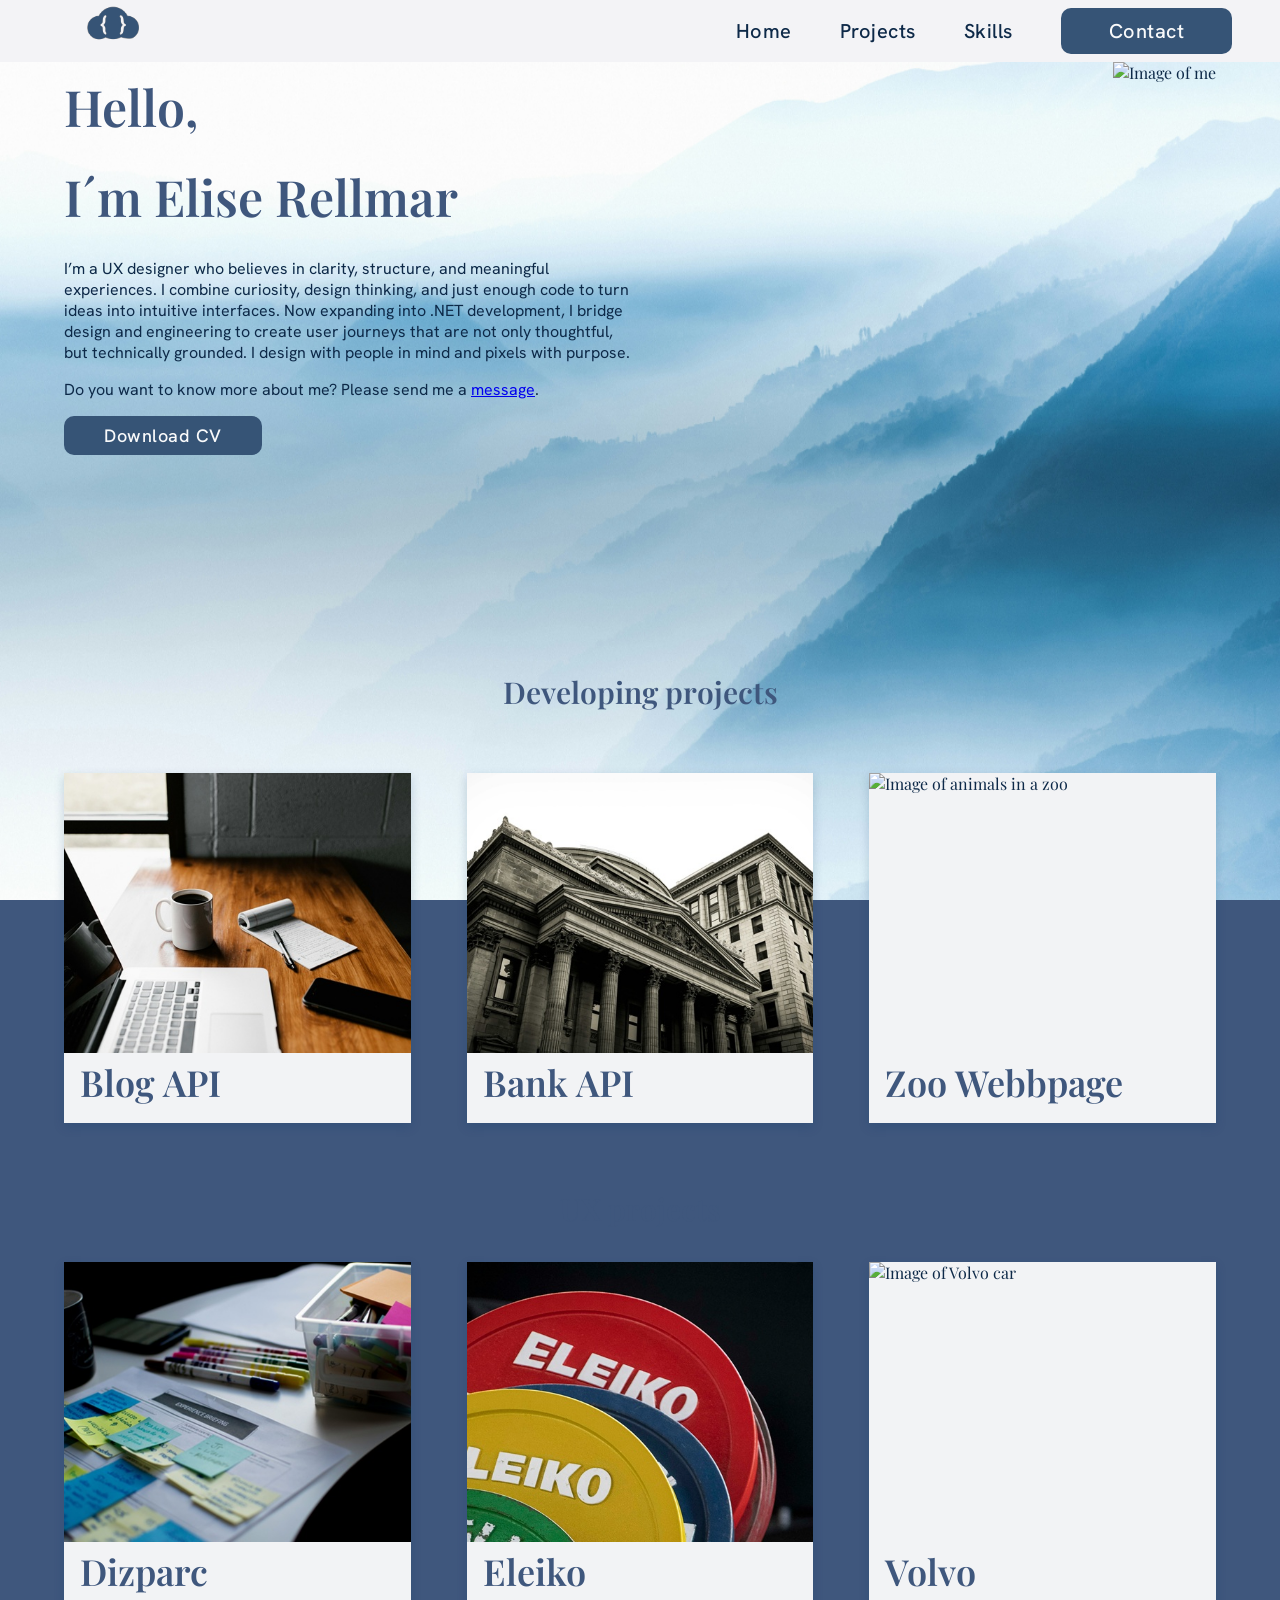
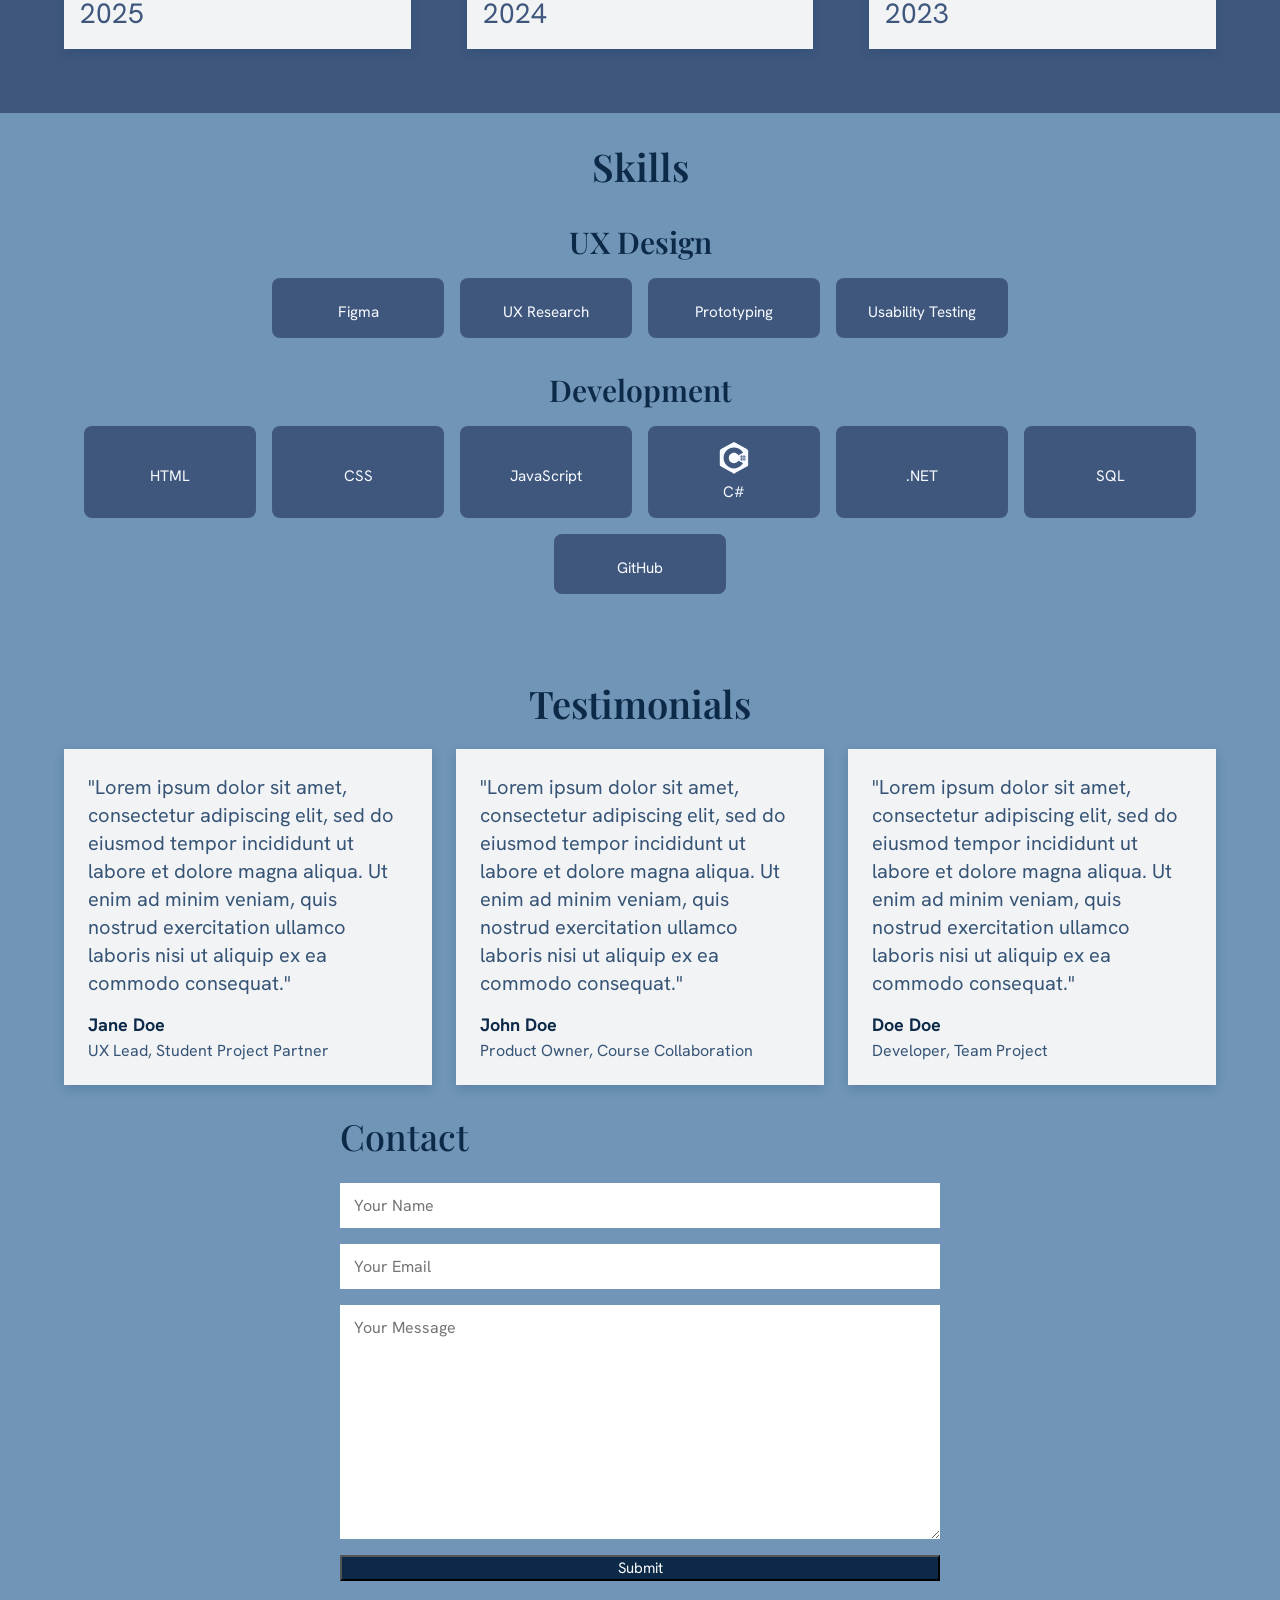
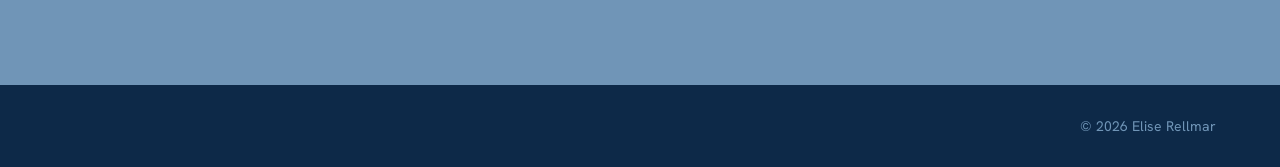
==== Index.html @ 393ec931 "Made the UX cards klickable and linked github and figma to the relevant cards." ====
<!DOCTYPE html>
<html lang="en">

<head>
    <meta charset="UTF-8">
    <meta name="viewport" content="width=device-width, initial-scale=1.0">
    <title>Elise Rellmar</title>
    <link rel="preconnect" href="https://fonts.googleapis.com">
    <link rel="preconnect" href="https://fonts.gstatic.com" crossorigin>
    <link
        href="https://fonts.googleapis.com/css2?family=Hanken+Grotesk:ital,wght@0,100..900;1,100..900&family=Playfair+Display:ital,wght@0,400..900;1,400..900&display=swap"
        rel="stylesheet">
    <link rel="stylesheet" href="Styles.css">
    <script src="https://kit.fontawesome.com/86780a3e15.js" crossorigin="anonymous"></script>
</head>

<body>
    <header class="navbar">
        <img src="/Images/Logo.svg" alt="Logo" id="Rellmar-Logo">
        <ul class="nav-links">
            <li><a href="#hero">Home</a></li>
            <li><a href="#developer-projects">Projects</a></li>
            <li><a href="#skills">Skills</a></li>
            <li><a class="contact-link" href="#contact-form">Contact</a></li>
        </ul>
    </header>
    <section class="Hero" id="hero">
        <div class="Big-Hello-Text">
            <h1>Hello,</h1>
            <h1>I´m Elise Rellmar </h1>
        </div>
        <p> I’m a UX designer who believes in clarity, structure, and meaningful experiences. I combine curiosity,
            design thinking, and just enough code to turn ideas into intuitive interfaces.
            Now expanding into .NET development, I bridge design and engineering to create user journeys that are not
            only thoughtful, but technically grounded.
            I design with people in mind and pixels with purpose. </p>
        <p> Do you want to know more about me? Please send me a <a href="#contact-form">message</a>. </p>
        <img src="/Images/Hero-Elise.png" alt="Image of me" class="Elise-Image">
        <div class="CV-download">
            <button> <a href="/CV.pdf" download="CV_EliseRellmar"> Download CV</a> </button>
        </div>
        <div class="Media-Buttons">
            <a class="icon-link" href="https://www.linkedin.com/in/elise-rellmar-0663a4257" target="_blank"
                aria-label="Visit Elise Rellmar's LinkedIn profile">
                <i class="fa-brands fa-linkedin" aria-hidden="true"></i>
            </a>
            <a class="icon-link" href="https://github.com/EliseRrell" target="_blank"
                aria-label="Visit Elise Rellmar's GitHub profile">
                <i class="fa-brands fa-github" aria-hidden="true"></i>
            </a>
        </div>
    </section>
    <main class="main" id="main">
        <section class="Developer-Projects" id="developer-projects">
            <h3> Developing projects</h3>
            <ul class="Developer-Projects-cards">
                <li>
                    <article class="Blog-API project-card" role="button" tabindex="0"
                        aria-label="Open project details for Blog API" data-project-title="Blog API"
                        data-project-description="An API for blog post managment. The project includes user management, roles, blog posts, categories, and comments, all structured with clean separation between entities and DTOs."
                        data-project-github="https://github.com/EliseRrell/Blog-API.git">
                        <img src="Images/Blog.jpg" alt="A desk setting with a laptop and a cup of coffee">
                        <h4>Blog API</h4>
                    </article>
                </li>
                <li>
                    <article class="Bank-App project-card" role="button" tabindex="0"
                        aria-label="Open project details for Bank-App" data-project-title="Bank-App"
                        data-project-description="A banking project focused on core account logic, transactions and secure handling of user operations."
                        data-project-github="https://github.com/EliseRrell/Bank-App">
                        <img src="Images/Bank.jpg" alt="Image of a bank">
                        <h4>Bank API</h4>
                    </article>
                </li>
                <li>
                    <article class="Zoo-Webbpage project-card" role="button" tabindex="0" 
                        aria-label="Open project details for Zoo Webbpage" data-project-title="Zoo Webbpage"
                        data-project-description="A responsive website concept for a zoo with clear navigation, visual storytelling and visitor information."
                        data-project-github="https://github.com/EliseRrell/Zoo-Webbpage.git">
                        <img src="Images/Zoo.jpg" alt="Image of animals in a zoo">
                        <h4>Zoo Webbpage</h4>
                    </article>
                </li>
            </ul>
        </section>
        <section class="UX-projects" id="ux-projects">
            <h3>UX projects</h3>
            <ul class="UX-projects-cards">
                <li>
                    <article class="Dizparc" role="button" tabindex="0"
                     aria-label="Open project details for Dizparc" data-project-title="Dizparc"
                     data-project-description="A project management tool designed to streamline workflows and provide task tracking for efficient project execution."
                      data-project-figma="https://www.figma.com/proto/cQQHrKC0asdkiizZtYLjov/Tendly-studios?node-id=36-2&t=sljWAvCNgI4YtiH6-1&scaling=min-zoom&content-scaling=fixed&page-id=0%3A1">
                        <img src="Images/Dizparc-Picture.jpg" alt="Project managment photo">
                        <h4>Dizparc</h4>
                        <p>2025 </p>
                    </article>
                </li>
                <li>
                    <article class="Eleiko" role="button" tabindex="0"
                     aria-label="Open project details for Eleiko" data-project-title="Eleiko"
                     data-project-description="Service design concept for Eleiko, a global leader in strength training equipment, focused on creating a circular solution for second hand products through a digital platform connecting users, gyms and Eleiko for sustainable equipment lifecycle management.">
                        <img src="Images/Eleiko.jpg" alt="Eleiko weights">
                        <h4>Eleiko</h4>
                        <p>2024</p>
                    </article>
                </li>
                <li>
                    <article class="Volvo" role="button" tabindex="0"
                     aria-label="Open project details for Volvo" data-project-title="Volvo"
                     data-project-description="A concept for a digital fleet platform for Volvo customers to sharing vehicles, with features for vehicle management, booking and usage tracking to optimize fleet utilization. The project enthezed on user research and jurney mapping."
                      data-project-figma="https://www.figma.com/proto/0HM8xSFq9PLTrP9bGhu7pt/L%C3%A5sApp?node-id=880-8477&starting-point-node-id=880%3A8477&t=EALSrk7ZWIsQUYd3-1">
                        <img src="Images/Picture-Volvo.jpg" alt="Image of Volvo car">
                        <h4>Volvo</h4>
                        <p>2023</p>
                    </article>
                </li>
            </ul>
        </section>
        <div class="Skills" id="skills">
            <div class="Skills-content">
                <h2>Skills</h2>
                
                <div class="skill-category">
                    <h3>UX Design</h3>
                    <ul class="skill-list">
                        <li class="skill-item">
                            <i class="fa-brands fa-square-figma"></i>
                            <span>Figma</span>
                        </li>
                        <li class="skill-item">
                            <i class="fa-solid fa-magnifying-glass"></i>
                            <span>UX Research</span>
                        </li>
                        <li class="skill-item">
                            <i class="fa-solid fa-pen"></i>
                            <span>Prototyping</span>
                        </li>
                        <li class="skill-item">
                            <i class="fa-solid fa-comments"></i>
                            <span>Usability Testing</span>
                        </li>
                    </ul>
                </div>
                
                <div class="skill-category">
                    <h3>Development</h3>
                    <ul class="skill-list">
                        <li class="skill-item">
                            <i class="fa-brands fa-html5"></i>
                            <span>HTML</span>
                        </li>
                        <li class="skill-item">
                            <i class="fa-brands fa-css3-alt"></i>
                            <span>CSS</span>
                        </li>
                        <li class="skill-item">
                            <i class="fa-brands fa-js"></i>
                            <span>JavaScript</span>
                        </li>
                        <li class="skill-item">
                            <img src="Images/C%23Logo.svg" alt="" aria-hidden="true">
                            <span>C#</span>
                        </li>
                        <li class="skill-item">
                            <i class="fa-solid fa-display"></i>
                            <span>.NET</span>
                        </li>
                        <li class="skill-item">
                            <i class="fa-solid fa-database"></i>
                            <span>SQL</span>
                        </li>
                        <li class="skill-item">
                            <i class="fa-brands fa-github"></i>
                            <span>GitHub</span>
                        </li>
                    </ul>
                </div>
            </div>
        </div>
        <section class="Testimonials" id="testimonials" aria-label="Testimonials">
            <div class="Testimonials-content">
                <h2>Testimonials</h2>
                <ul class="Testimonials-cards">
                    <li>
                        <article>
                            <p class="text">"Lorem ipsum dolor sit amet, consectetur adipiscing elit, sed do eiusmod
                                tempor incididunt ut labore et dolore magna aliqua.
                                Ut enim ad minim veniam, quis nostrud exercitation ullamco laboris nisi ut aliquip ex ea
                                commodo consequat."</p>
                            <p class="person">Jane Doe</p>
                            <p class="role">UX Lead, Student Project Partner</p>
                        </article>
                    </li>
                    <li>
                        <article>
                            <p class="text">"Lorem ipsum dolor sit amet, consectetur adipiscing elit, sed do eiusmod
                                tempor incididunt ut labore et dolore magna aliqua.
                                Ut enim ad minim veniam, quis nostrud exercitation ullamco laboris nisi ut aliquip ex ea
                                commodo consequat."</p>
                            <p class="person">John Doe</p>
                            <p class="role">Product Owner, Course Collaboration</p>
                        </article>
                    </li>
                    <li>
                        <article>
                            <p class="text">"Lorem ipsum dolor sit amet, consectetur adipiscing elit, sed do eiusmod
                                tempor incididunt ut labore et dolore magna aliqua.
                                Ut enim ad minim veniam, quis nostrud exercitation ullamco laboris nisi ut aliquip ex ea
                                commodo consequat."</p>
                            <p class="person">Doe Doe</p>
                            <p class="role">Developer, Team Project</p>
                        </article>
                    </li>
                </ul>
            </div>
        </section>
        <section class="Contact-Form" id="contact-form">
            <div class="Contact-Form-content">
                <p> Contact</p>
                <form id="contact-form-fields" action="https://formsubmit.co/elise.rellmar@gmail.com" method="POST" target="confirmationWindow" novalidate>
                    <input type="hidden" id="next-url" name="_next" value="">
                    <input type="text" id="name-of-contact" name="name" placeholder="Your Name" required
                        aria-describedby="name-error">
                    <p class="form-error" id="name-error" aria-live="polite"></p>

                    <input type="email" id="contact-email" name="email" placeholder="Your Email" required
                        aria-describedby="email-error">
                    <p class="form-error" id="email-error" aria-live="polite"></p>

                    <textarea name="message" id="message" cols="30" rows="10" placeholder="Your Message" required
                        minlength="10" aria-describedby="message-error"></textarea>
                    <p class="form-error" id="message-error" aria-live="polite"></p>

                    <button type="submit">Submit</button>
                    <p class="form-status" id="form-status" aria-live="polite"></p>
                </form>
            </div>
        </section>
    </main>
    <footer class="footer">
        <div class="footer-content">
            <div id="Ängelholm-Weather"></div>
            <div class="footer-links">
                <a href="https://www.linkedin.com/in/elise-rellmar-0663a4257" target="_blank" aria-label="LinkedIn">
                    <i class="fa-brands fa-linkedin" aria-hidden="true"></i>
                </a>
                <a href="https://github.com/EliseRrell" target="_blank" aria-label="GitHub">
                    <i class="fa-brands fa-github" aria-hidden="true"></i>
                </a>
            </div>
            <p class="footer-copy">&copy; 2026 Elise Rellmar</p>
        </div>
    </footer>
    <div class="project-pop-up" id="project-card" aria-hidden="true">
        <div class="project-card__overlay" data-close-card="true"></div>
        <div class="project-card__dialog" role="dialog" aria-modal="true" aria-labelledby="project-card-title">
            <button class="project-card__close" id="project-card-close" aria-label="Close project details">x</button>
            <h4 id="project-card-title"></h4>
            <p id="project-card-description"></p>
            <a id="project-card-github" class="project-card__github" href="#" target="_blank"
                rel="noopener noreferrer">View on GitHub</a>
        </div>
    </div>

    <script src="Index.js" defer></script>
</body>

</html>
---- Styles.css ----
.navbar {
    position: sticky;
    top: 0;
    z-index: 1000;
    width: 100%;
    background-color: #f3f3f6;
    padding: 8px 48px;
    box-sizing: border-box;
    overflow: hidden;
}

#Rellmar-Logo {
    height: 130px;
    width: auto;
    position: absolute;
    left: 48px;
    top: 55%;
    transform: translateY(-50%);
}

.nav-links {
    list-style: none;
    margin: 0;
    padding: 0;
    float: right;
}

.nav-links li {
    display: inline-block;
    margin-left: 44px;
    vertical-align: middle;
}

.nav-links a {
    text-decoration: none;
    color: #0D2948;
    font-family: 'Hanken Grotesk', sans-serif;
    font-size: 20px;
    font-weight: 500;
    letter-spacing: 0.5px;
}

.nav-links .contact-link {
    color: #F9FAFB;
    background-color: #365476;
    padding: 10px 48px;
    border-radius: 10px;
    letter-spacing: 0.5px;
    display: inline-block;
    transition: background-color 0.2s ease, box-shadow 0.2s ease;
}

.nav-links .contact-link:hover {
    background-color: #2d4968;
    box-shadow: 0 0 0 3px rgba(13, 41, 72, 0.15);
}

.Big-Hello-Text h1 {
    margin: 0;
    line-height: 1.8;
    display: flex;
    flex-direction: column;
    align-items: flex-start;
    font-size: 50px;


}

.Hero {
    max-width: 1280px;
    margin: 0 auto 48px;
    padding: 0 64px;
    box-sizing: border-box;
    text-decoration: none;
    position: relative;
    min-height: 560px;

}

.Elise-Image {
    position: absolute;
    top: 0;
    right: 64px;
    width: auto;
    height: clamp(320px, 34vw, 430px);
    margin: 0;
    display: block;
}

.Big-Hello-Text,
.Hero p,
.Contact,
.Media-Buttons {
    max-width: 50%;
}

body {
    margin: 0;
    padding: 0;
    font-family: 'Playfair Display', serif;
    color: #0D2948;
    background-color: #3f577d;
    background-image: url('Images/Bg-Picture.png');
    background-repeat: no-repeat;
    background-position: top center;
    background-size: 100% 900px;
}

.Contact {
    margin-top: 20px;
}

.CV-download button {
    background-color: #365476;
    border: none;
    border-radius: 10px;
    color: #F9FAFB;
    font-family: 'Hanken Grotesk', sans-serif;
    padding: 0;
    transition: background-color 0.2s ease, box-shadow 0.2s ease;
}

.CV-download button:hover {
    background-color: #2d4968;
    box-shadow: 0 0 0 3px rgba(13, 41, 72, 0.15);
}

.CV-download button a {
    color: #F9FAFB;
    display: inline-block;
    font-family: 'Hanken Grotesk', sans-serif;
    font-size: 18px;
    font-weight: 500;
    letter-spacing: 0.5px;
    padding: 8px 40px;
    text-decoration: none;
}

.Media-Buttons {
    display: flex;
    align-items: center;
    gap: 16px;
    margin-top: 15px;

}

.Media-Buttons a {
    color: #0D2948;
    text-decoration: none;
    font-size: 40px;
}

.Media-Buttons .icon-link:hover {
    color: #365476;

}

h1,h2,h3,h4,h5,h6 {
    font-family: 'Playfair Display', serif;
    color: #3f577d;
    font-weight: 600;
}

p {
    font-family: 'Hanken Grotesk', sans-serif;
}

.Developer-Projects h3,
.UX-projects h3 {
    font-size: 30px;
    line-height: 1.5;
    margin: 0 0 10px;
}

.UX-projects {
    max-width: 1280px;
    margin: 64px auto 0;
    padding: 0 64px;
    box-sizing: border-box;
    display: flex;
    flex-direction: column;
    align-items: center;
}

.UX-projects-cards {
    list-style: none;
    margin: 20px auto 0;
    padding: 0;
    display: grid;
    width: 100%;
    grid-template-columns: repeat(3, minmax(0, 1fr));
    gap: 56px;
}

.UX-projects-cards li {
    margin: 0;
    padding: 0;
}

.UX-projects-cards article {
    width: 100%;
    background-color: #f2f3f5;
    border-radius: 0;
    overflow: hidden;
    box-shadow: 0 4px 10px rgba(9, 55, 107, 0.2);
    cursor: pointer;
}

.UX-projects-cards img {
    display: block;
    width: 100%;
    height: 280px;
    object-fit: cover;
}

.UX-projects-cards h4 {
    margin: 0;
    padding: 10px 16px 0;
    font-size: 36px;
    line-height: 1.1;
    font-weight: 600;
    color: #3f577d;
}

.UX-projects-cards p {
    margin: 0;
    padding: 8px 16px 20px;
    font-size: 28px;
    line-height: 1.05;
    color: #3f577d;
    font-weight: 400;
}

.Developer-Projects {
    max-width: 1280px;
    margin: 0 auto;
    padding: 0 64px;
    box-sizing: border-box;
    display: flex;
    flex-direction: column;
    align-items: center;
}

.Developer-Projects-cards {
    list-style: none;
    margin: 48px auto 0;
    padding: 0;
    display: grid;
    width: 100%;
    grid-template-columns: repeat(3, minmax(0, 1fr));
    gap: 56px;
}

.Developer-Projects-cards li {
    margin: 0;
    padding: 0;
}

.Developer-Projects-cards article {
    width: 100%;
    background-color: #f2f3f5;
    border-radius: 0;
    overflow: hidden;
    box-shadow: 0 4px 10px rgba(9, 55, 107, 0.2);
    display: flex;
    flex-direction: column;
    height: 100%;
    cursor: pointer;
}

body.card-open{
    overflow:hidden;
}
.project-pop-up{
    position:fixed;
    inset:0;
    display: none;
    z-index: 2000;
}

.project-pop-up[aria-hidden="false"]{
    display: block;
}

.project-card__overlay{
    position:absolute;
    inset:0;
    background-color: rgba(13, 41, 72, 0.55);
}

.project-card__dialog{
    position:relative;
    width: min(620px, calc(100% - 32px));
    margin:10vh auto 0;
    background-color: #f2f3f5;
    padding: 24px;
    box-shadow:0 14px 30px rgba(9, 55, 107, 0.3);
    box-sizing: border-box;
}
.project-card__close {
    position: absolute;
    top: 10px;
    right: 12px;
    border: none;
    background: transparent;
    color: #365476;
    font-size: 26px;
    line-height: 1;
    cursor: pointer;
}
.project-pop-up h4 {
    margin: 0 0 12px;
    font-size: 36px;
    color: #0D2948;
}
.project-pop-up p {
    margin: 0;
    font-size: 19px;
    line-height: 1.5;
    color: #27486a;
}

.project-card__github {
    display: inline-block;
    margin-top: 22px;
    text-decoration: none;
    background-color: #365476;
    color: #f8fbff;
    font-family: 'Hanken Grotesk', sans-serif;
    font-size: 16px;
    font-weight: 600;
    padding: 10px 18px;
    transition: background-color 0.2s ease;
}

.project-card__github:hover {
    background-color: #2d4968;
}

.Developer-Projects-cards img {
    display: block;
    width: 100%;
    height: 280px;
    object-fit: cover;
}

.Developer-Projects-cards h4 {
    margin: 0;
    padding: 10px 16px 20px;
    font-size: 36px;
    line-height: 1.1;
    font-weight: 600;
    color: #3f577d;
}

.Developer-Projects-cards p {
    margin: 0;
    padding: 8px 16px 20px;
    font-size: 28px;
    line-height: 1.05;
    color: #3f577d;
    font-weight: 400;
}
.Skills {
    width: 100%;
    margin: 64px 0 0;
    background-color: #7095B7;
}

.Skills-content {
    max-width: 1280px;
    margin: 0 auto;
    padding: 28px 64px;
    box-sizing: border-box;
}

.Skills h2 {
    font-size: 38px;
    margin: 0 0 20px;
    color: #0D2948;
    font-family: 'Playfair Display', serif;
    font-weight: 600;
    text-align: center;
}

.Skills p {
    margin: 0 0 14px;
    color: #F8FBFF;
}

.skill-category {
    margin-bottom: 2rem;
}

.skill-category h3 {
    margin-bottom: 1rem;
    font-size: 30px;
    font-weight: 600;
    color: #0D2948;
    text-align: center;
}

.skill-list {
    display: flex;
    flex-wrap: wrap;
    justify-content: center;
    gap: 1rem;
    list-style: none;
    padding: 0;
    margin: 0;
}

.skill-item {
    display: flex;
    flex-direction: column;
    align-items: center;
    justify-content: center;
    flex: 0 1 140px;
    padding: 1rem;
    background: #3f577d;
    border-radius: 8px;
    font-size: 0.95rem;
    color: #F8FBFF;
}


.skill-item i {
    font-size: 2rem;
    margin-bottom: 0.5rem;
    color: #F8FBFF;
}

.skill-item img {
    width: 2rem;
    height: 2rem;
    display: block;
    margin-bottom: 0.5rem;
    object-fit: contain;
}

.skill-item span {
    text-align: center;
    font-family: 'Hanken Grotesk', sans-serif;
}

.Testimonials {
    width: 100%;
    margin: 0;
    background-color: #7095B7;
}

.Testimonials-content {
    max-width: 1280px;
    margin: 0 auto;
    padding: 24px 64px 24px;
    box-sizing: border-box;
}

.Testimonials h2 {
    margin: 0 0 20px;
    font-size: 38px;
    color: #0D2948;
    text-align: center;
    
}

.Testimonials-cards {
    list-style: none;
    margin: 0;
    padding: 0;
    display: grid;
    grid-template-columns: repeat(3, minmax(0, 1fr));
    gap: 24px;
}

.Testimonials-cards article {
    background-color: #f2f3f5;
    padding: 24px;
    box-shadow: 0 4px 10px rgba(9, 55, 107, 0.2);
    height: 100%;
    box-sizing: border-box;
}

.Testimonials .text {
    margin: 0 0 16px;
    font-size: 20px;
    line-height: 1.4;
}

.Testimonials .person {
    margin: 0;
    font-size: 18px;
    font-weight: 700;
}

.Testimonials .role {
    margin: 4px 0 0;
    font-size: 16px;
}

.Testimonials .text,
.Testimonials .role {
    color: #365476;
}

.Testimonials .person {
    color: #0D2948;
}

@media (max-width: 960px) {
    .Testimonials-cards {
        grid-template-columns: 1fr;
    }
}


.Contact-Form {
    width: 100%;
    margin: 0;
    background-color: #7095B7;
}

.Contact-Form-content {
    max-width: 1280px;
    margin: 0 auto;
    padding: 0 64px 64px;
    box-sizing: border-box;
}

.Contact-Form p {
    font-size: 36px;
    line-height: 1.5;
    margin: 0 auto 20px;
    color: #0D2948;
    font-family: 'Playfair Display', serif;
    font-weight: 500;
    width: 100%;
    max-width: 600px;
    text-align: left;
    
}

.Contact-Form form {
    display: flex;
    flex-direction: column;
    gap: 16px;
    width: 100%;
    max-width: 600px;
    margin: 0 auto;

}

.Contact-Form input,
.Contact-Form textarea {
    width: 100%;
    padding: 12px 14px;
    border: none;
    box-sizing: border-box;
    font-family: 'Hanken Grotesk', sans-serif;
    font-size: 16px;
}

.Contact-Form input:focus,
.Contact-Form textarea:focus {
    outline: none;
    border-color: #365476;
}

.Contact-Form .input-error {
    border: 2px solid rgb(176, 21, 21);
}

.Contact-Form .form-error {
    display: none;
    margin: -8px 0 0;
    width:100%;
    min-height: 0;
    color: rgb(176, 21, 21);
    background-color:#f2f3f5;
    border-left: 4px solid rgb(176, 21, 21);
    padding:6px 10px;
    box-sizing: border-box;
    font-size: 16px;
    font-weight:600;
    line-height:1.30;
}

.Contact-Form .form-error:not(:empty) {
    display: block;
}

.Contact-Form .form-status {
    margin: 2px 0 0;
    min-height: 22px;
    color: #0D2948;
    font-size: 15px;
    font-weight: 600;
}

.Contact-Form .form-status--success {
    color: green;
}

.Contact-Form button {
    background-color: #0D2948;
    text-align: center;
    color: #F9FAFB;
    font-size: 15px;
    font-family: 'Hanken Grotesk', sans-serif;
}

.Contact-Form button:hover {
    background-color: #365476;
    box-shadow: 0 0 0 3px rgba(13, 41, 72, 0.15);
}

@media (max-width: 700px) {
    .project-card__dialog {
        margin-top: 14vh;
        padding: 22px;
    }

    .project-pop-up h4 {
        font-size: 30px;
    }

    .project-pop-up p {
        font-size: 17px;
    }
}

@media (max-width: 960px) {
    .navbar {
        padding: 12px 20px;
        display: flex;
        flex-direction: column;
        align-items: flex-start;
        gap: 10px;
        overflow: visible;
    }
    #Rellmar-Logo {
        display: none;
    }

    .nav-links {
        float: none;
        width: 100%;
        display: flex;
        flex-wrap: wrap;
        gap: 8px 10px;
        justify-content: flex-start;
    }

    .nav-links li {
        display: block;
        margin-left: 0;
    }

    .nav-links a {
        font-size: 14px;
        letter-spacing: 0.2px;
    }

    .nav-links .contact-link {
        color: #0D2948;
        background-color: transparent;
        padding: 0;
        border-radius: 0;
        box-shadow: none;
    }
     body {
        background-size: cover;
        background-position: top center;
    }

    .Hero {
        padding: 0 24px;
        min-height: auto;
    }

    .Big-Hello-Text {
        margin-top: 10px;
        margin-bottom: 8px;
        padding-left: 10px;
        border-left: 3px solid rgba(54, 84, 118, 0.7);
    }

    .Big-Hello-Text h1 {
        font-size: clamp(36px, 10vw, 46px);
        line-height: 1.15;
        letter-spacing: 0.2px;
    }

    .Big-Hello-Text h1 + h1 {
        margin-top: 2px;
        color: #2b496a;
    }

    .Big-Hello-Text,
    .Hero p,
    .Contact,
    .Media-Buttons {
        max-width: 100%;
    }

    .Elise-Image {
        position: static;
        display: block;
        width: min(320px, 100%);
        height: auto;
        margin: 8px 0 0;
    }

    .Developer-Projects,
    .UX-projects {
        padding: 0 24px;
    }
.Developer-Projects-cards,
    .UX-projects-cards,
    .Testimonials-cards {
        grid-template-columns: 1fr;
        gap: 24px;
    }

    .Developer-Projects-cards li,
    .UX-projects-cards li,
    .Testimonials-cards li {
        max-width: 420px;
        width: 100%;
        margin: 0 auto;
    }

    .Developer-Projects-cards img,
    .UX-projects-cards img {
        height: 220px;
    }

    .Developer-Projects-cards h4,
    .UX-projects-cards h4 {
        font-size: 26px;
    }

    .UX-projects-cards p {
        font-size: 20px;
    }
    .Testimonials-cards article {
        padding: 18px;
    }

    .Testimonials .text {
        font-size: 18px;
    }

    .Contact-Form-content {
        padding: 0 24px 40px;
    }

    .Contact-Form form {
        background-color: #f2f3f5;
        padding: 20px;
        box-sizing: border-box;
        box-shadow: 0 6px 16px rgba(9, 55, 107, 0.22);
    }

    .Contact-Form p {
        font-size: 30px;
        margin-bottom: 14px;
    }

}

@media (max-width: 700px) {
    .footer-content {
        padding: 0 20px;
        flex-direction: column;
        gap: 16px;
        text-align: center;
    }

    .footer-copy {
        text-align: center;
    }
}

.footer {
    width: 100%;
    background-color: #0D2948;
    padding: 32px 0;
}

.footer-content {
    max-width: 1280px;
    margin: 0 auto;
    padding: 0 64px;
    box-sizing: border-box;
    display: flex;
    align-items: center;
    justify-content: space-between;
    gap: 12px;
}

.footer-name {
    margin: 0;
    font-family: 'Playfair Display', serif;
    font-size: 20px;
    color: #f3f3f6;
    font-weight: 500;
}

.footer-links {
    display: flex;
    gap: 20px;
}

.footer-links a {
    color: #f3f3f6;
    font-size: 26px;
    text-decoration: none;
    transition: color 0.2s ease;
}

.footer-links a:hover {
    color: #7095B7;
}

.footer-copy {
    margin: 0;
    font-family: 'Hanken Grotesk', sans-serif;
    font-size: 14px;
    color: #7095B7;
    flex: 1;
    text-align: right;
}

#Ängelholm-Weather {
    display: inline-flex;
    align-items: center;
    gap: 6px;
    font-family: 'Hanken Grotesk', sans-serif;
    font-size: 14px;
    color: #f3f3f6;
    flex: 1;
    min-width: 0;
}

.weather-text {
    min-width: 0;
    line-height: 1.35;
}

.weather-description {
    margin-left: 4px;
}

@media (max-width: 900px) {
    .weather-description {
        margin-left: 2px;
    }
}

@media (max-width: 760px) {
    .footer-content {
        padding: 0 20px;
    }

    #Ängelholm-Weather {
        font-size: 13px;
    }

    .weather-description {
        display: block;
        margin-left: 0;
    }

    .footer-links {
        gap: 14px;
    }
}

.footer-links {
    flex: 0 0 auto;
}

.weather-icon {
    width: 28px;
    height: 28px;
}
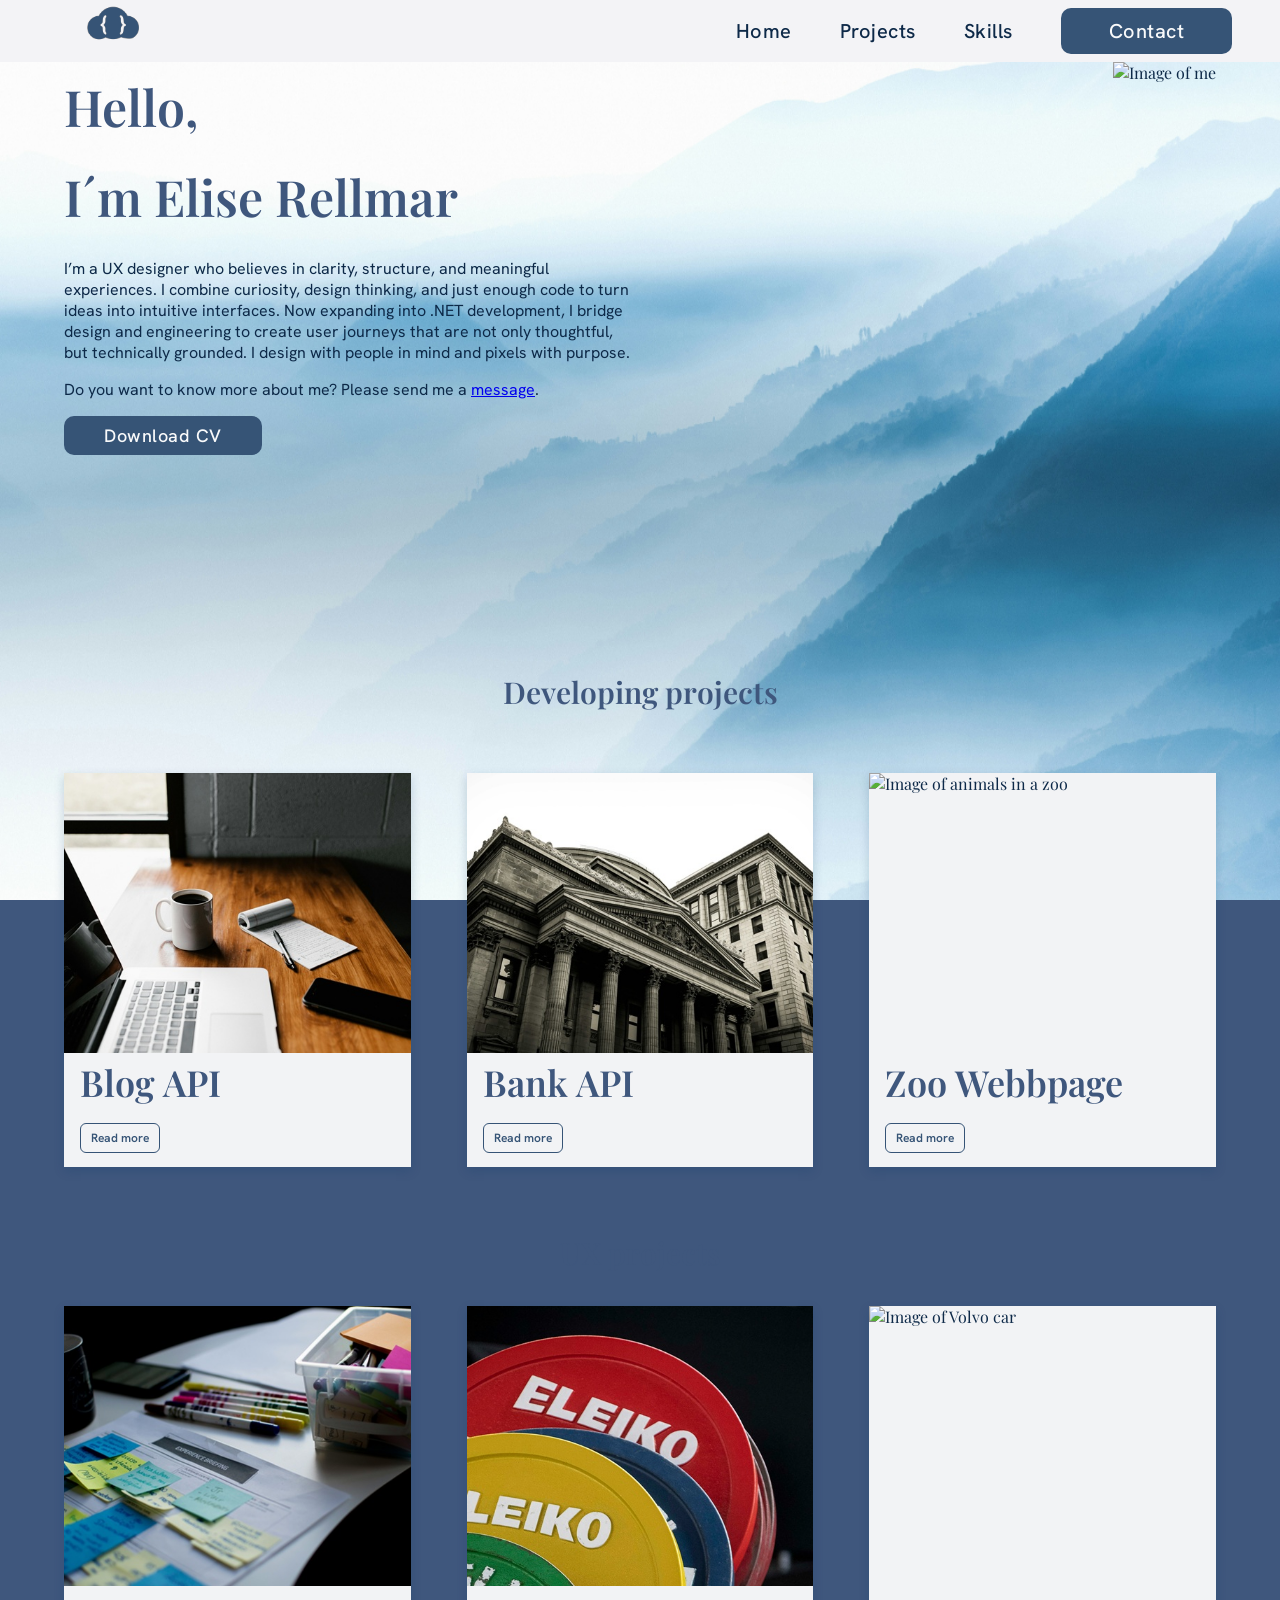
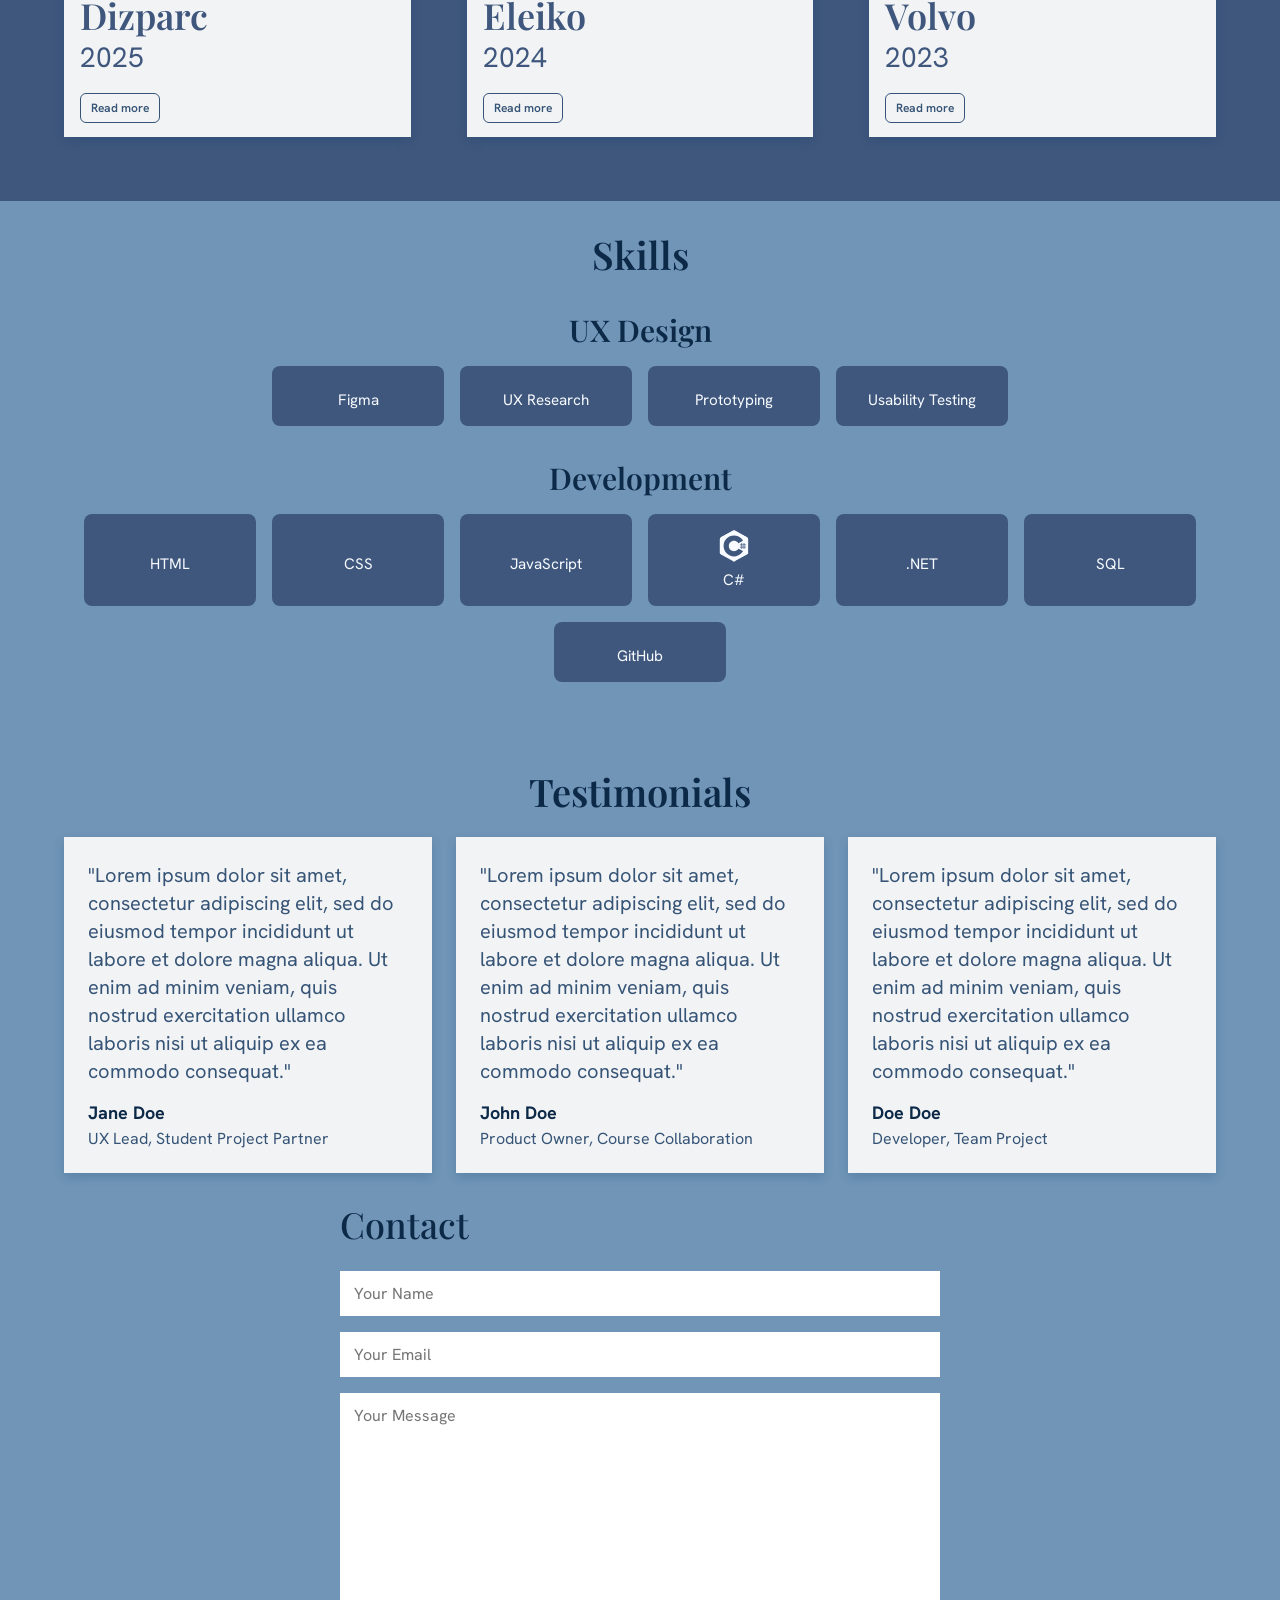
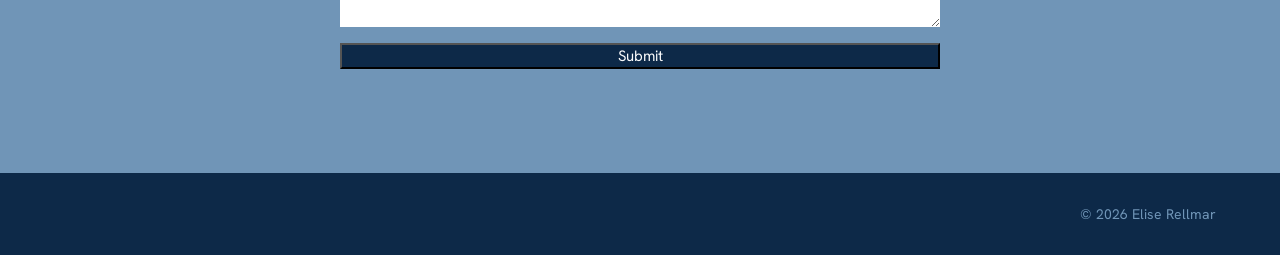
==== commit eb41116b: "Added buttons for cards to show that you can read more and styled them for the media query" ====
--- a/Index.html
+++ b/Index.html
@@ -61,6 +61,7 @@
                         data-project-github="https://github.com/EliseRrell/Blog-API.git">
                         <img src="Images/Blog.jpg" alt="A desk setting with a laptop and a cup of coffee">
                         <h4>Blog API</h4>
+                        <span class="card-read-more" aria-hidden="true">Read more</span>
                     </article>
                 </li>
                 <li>
@@ -70,6 +71,7 @@
                         data-project-github="https://github.com/EliseRrell/Bank-App">
                         <img src="Images/Bank.jpg" alt="Image of a bank">
                         <h4>Bank API</h4>
+                        <span class="card-read-more" aria-hidden="true">Read more</span>
                     </article>
                 </li>
                 <li>
@@ -79,6 +81,7 @@
                         data-project-github="https://github.com/EliseRrell/Zoo-Webbpage.git">
                         <img src="Images/Zoo.jpg" alt="Image of animals in a zoo">
                         <h4>Zoo Webbpage</h4>
+                        <span class="card-read-more" aria-hidden="true">Read more</span>
                     </article>
                 </li>
             </ul>
@@ -94,6 +97,7 @@
                         <img src="Images/Dizparc-Picture.jpg" alt="Project managment photo">
                         <h4>Dizparc</h4>
                         <p>2025 </p>
+                        <span class="card-read-more" aria-hidden="true">Read more</span>
                     </article>
                 </li>
                 <li>
@@ -103,6 +107,7 @@
                         <img src="Images/Eleiko.jpg" alt="Eleiko weights">
                         <h4>Eleiko</h4>
                         <p>2024</p>
+                        <span class="card-read-more" aria-hidden="true">Read more</span>
                     </article>
                 </li>
                 <li>
@@ -113,6 +118,7 @@
                         <img src="Images/Picture-Volvo.jpg" alt="Image of Volvo car">
                         <h4>Volvo</h4>
                         <p>2023</p>
+                        <span class="card-read-more" aria-hidden="true">Read more</span>
                     </article>
                 </li>
             </ul>
--- a/Styles.css
+++ b/Styles.css
@@ -90,6 +90,7 @@
 .Big-Hello-Text,
 .Hero p,
 .Contact,
+.CV-download,
 .Media-Buttons {
     max-width: 50%;
 }
@@ -229,6 +230,20 @@
     line-height: 1.05;
     color: #3f577d;
     font-weight: 400;
+}
+
+.card-read-more {
+    display: block;
+    width: fit-content;
+    margin: 0 auto 14px 16px;
+    padding: 6px 10px;
+    border: 1px solid #365476;
+    border-radius: 6px;
+    font-family: 'Hanken Grotesk', sans-serif;
+    font-size: 12px;
+    font-weight: 600;
+    color: #365476;
+    background-color: #f2f3f5;
 }
 
 .Developer-Projects {
@@ -676,6 +691,8 @@
     .Hero {
         padding: 0 24px;
         min-height: auto;
+        display: flex;
+        flex-direction: column;
     }
 
     .Big-Hello-Text {
@@ -709,6 +726,7 @@
         width: min(320px, 100%);
         height: auto;
         margin: 8px 0 0;
+        order: 10;
     }
 
     .Developer-Projects,
@@ -767,6 +785,11 @@
         margin-bottom: 14px;
     }
 
+    .card-read-more {
+        font-size: 14px;
+        padding: 8px 13px;
+    }
+
 }
 
 @media (max-width: 700px) {
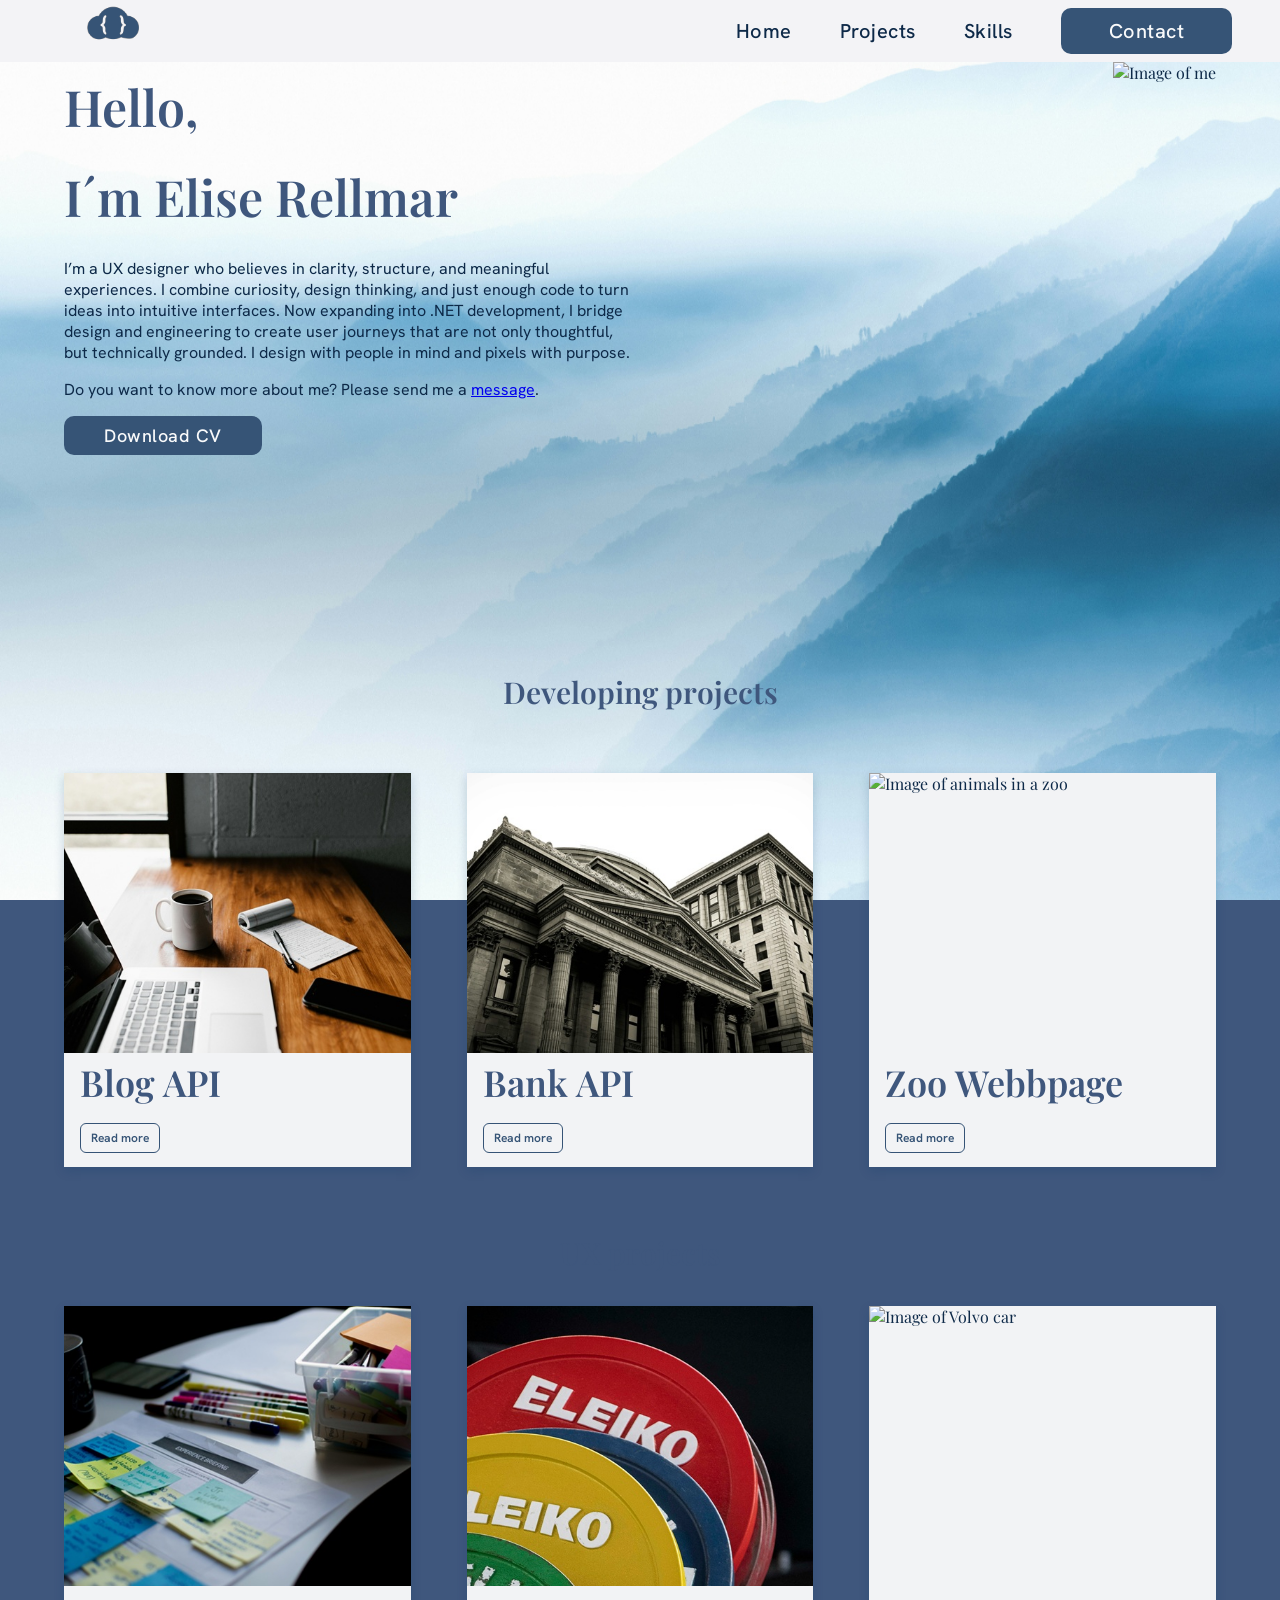
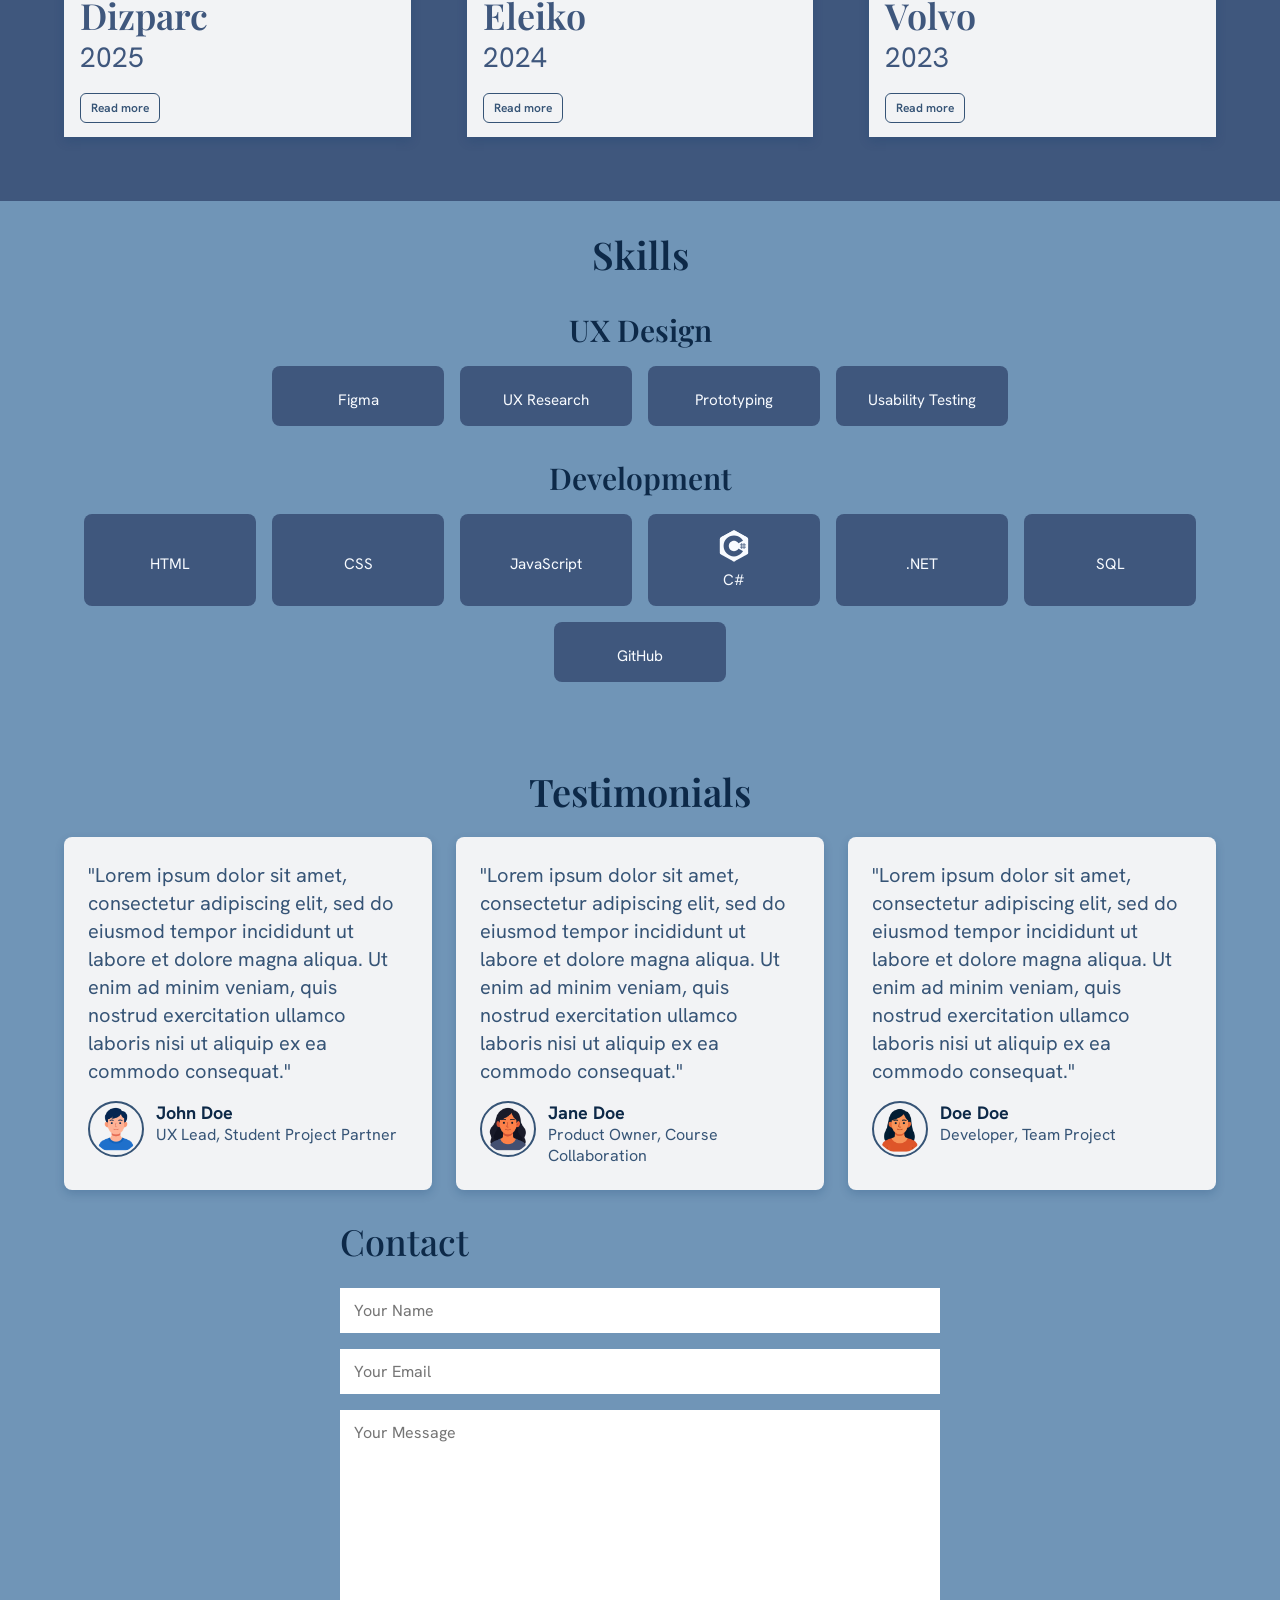
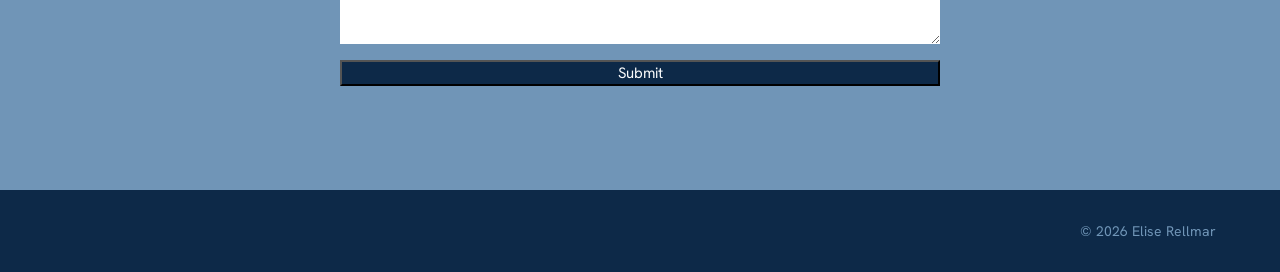
==== commit 9263800e: "Avatars for the testimonials added including stying" ====
--- a/Index.html
+++ b/Index.html
@@ -194,8 +194,13 @@
                                 tempor incididunt ut labore et dolore magna aliqua.
                                 Ut enim ad minim veniam, quis nostrud exercitation ullamco laboris nisi ut aliquip ex ea
                                 commodo consequat."</p>
-                            <p class="person">Jane Doe</p>
-                            <p class="role">UX Lead, Student Project Partner</p>
+                            <div class="testimonial-person">
+                                <img src="Images/ProfileAvatars/Avatar1.png" alt="John Doe" class="testimonial-avatar">
+                                <div>
+                                    <p class="person">John Doe</p>
+                                    <p class="role">UX Lead, Student Project Partner</p>
+                                </div>
+                            </div>
                         </article>
                     </li>
                     <li>
@@ -204,8 +209,13 @@
                                 tempor incididunt ut labore et dolore magna aliqua.
                                 Ut enim ad minim veniam, quis nostrud exercitation ullamco laboris nisi ut aliquip ex ea
                                 commodo consequat."</p>
-                            <p class="person">John Doe</p>
-                            <p class="role">Product Owner, Course Collaboration</p>
+                            <div class="testimonial-person">
+                                <img src="Images/ProfileAvatars/Avatar2.png" alt="Jane Doe" class="testimonial-avatar">
+                                <div>
+                                    <p class="person">Jane Doe</p>
+                                    <p class="role">Product Owner, Course Collaboration</p>
+                                </div>
+                            </div>
                         </article>
                     </li>
                     <li>
@@ -214,8 +224,13 @@
                                 tempor incididunt ut labore et dolore magna aliqua.
                                 Ut enim ad minim veniam, quis nostrud exercitation ullamco laboris nisi ut aliquip ex ea
                                 commodo consequat."</p>
-                            <p class="person">Doe Doe</p>
-                            <p class="role">Developer, Team Project</p>
+                            <div class="testimonial-person">
+                                <img src="Images/ProfileAvatars/Avatar3.png" alt="Doe Doe" class="testimonial-avatar">
+                                <div>
+                                    <p class="person">Doe Doe</p>
+                                    <p class="role">Developer, Team Project</p>
+                                </div>
+                            </div>
                         </article>
                     </li>
                 </ul>
--- a/Styles.css
+++ b/Styles.css
@@ -494,6 +494,7 @@
     box-shadow: 0 4px 10px rgba(9, 55, 107, 0.2);
     height: 100%;
     box-sizing: border-box;
+    border-radius: 8px;
 }
 
 .Testimonials .text {
@@ -520,6 +521,29 @@
 
 .Testimonials .person {
     color: #0D2948;
+}
+
+.testimonial-person {
+    display: flex;
+    align-items: flex-start;
+    gap: 12px;
+    margin-top: 16px;
+}
+
+.testimonial-person .person,
+.testimonial-person .role {
+    margin: 0;
+}
+
+.testimonial-avatar {
+    width: 48px;
+    height: 48px;
+    border-radius: 50%;
+    object-fit: cover;
+    flex-shrink: 0;
+    border: 2px solid #365476;
+    padding: 2px;
+    background-color: #f2f3f5;
 }
 
 @media (max-width: 960px) {
@@ -786,8 +810,9 @@
     }
 
     .card-read-more {
-        font-size: 14px;
-        padding: 8px 13px;
+        font-size: 15px;
+        padding: 10px 16px;
+        margin: 0 16px 16px auto;
     }
 
 }
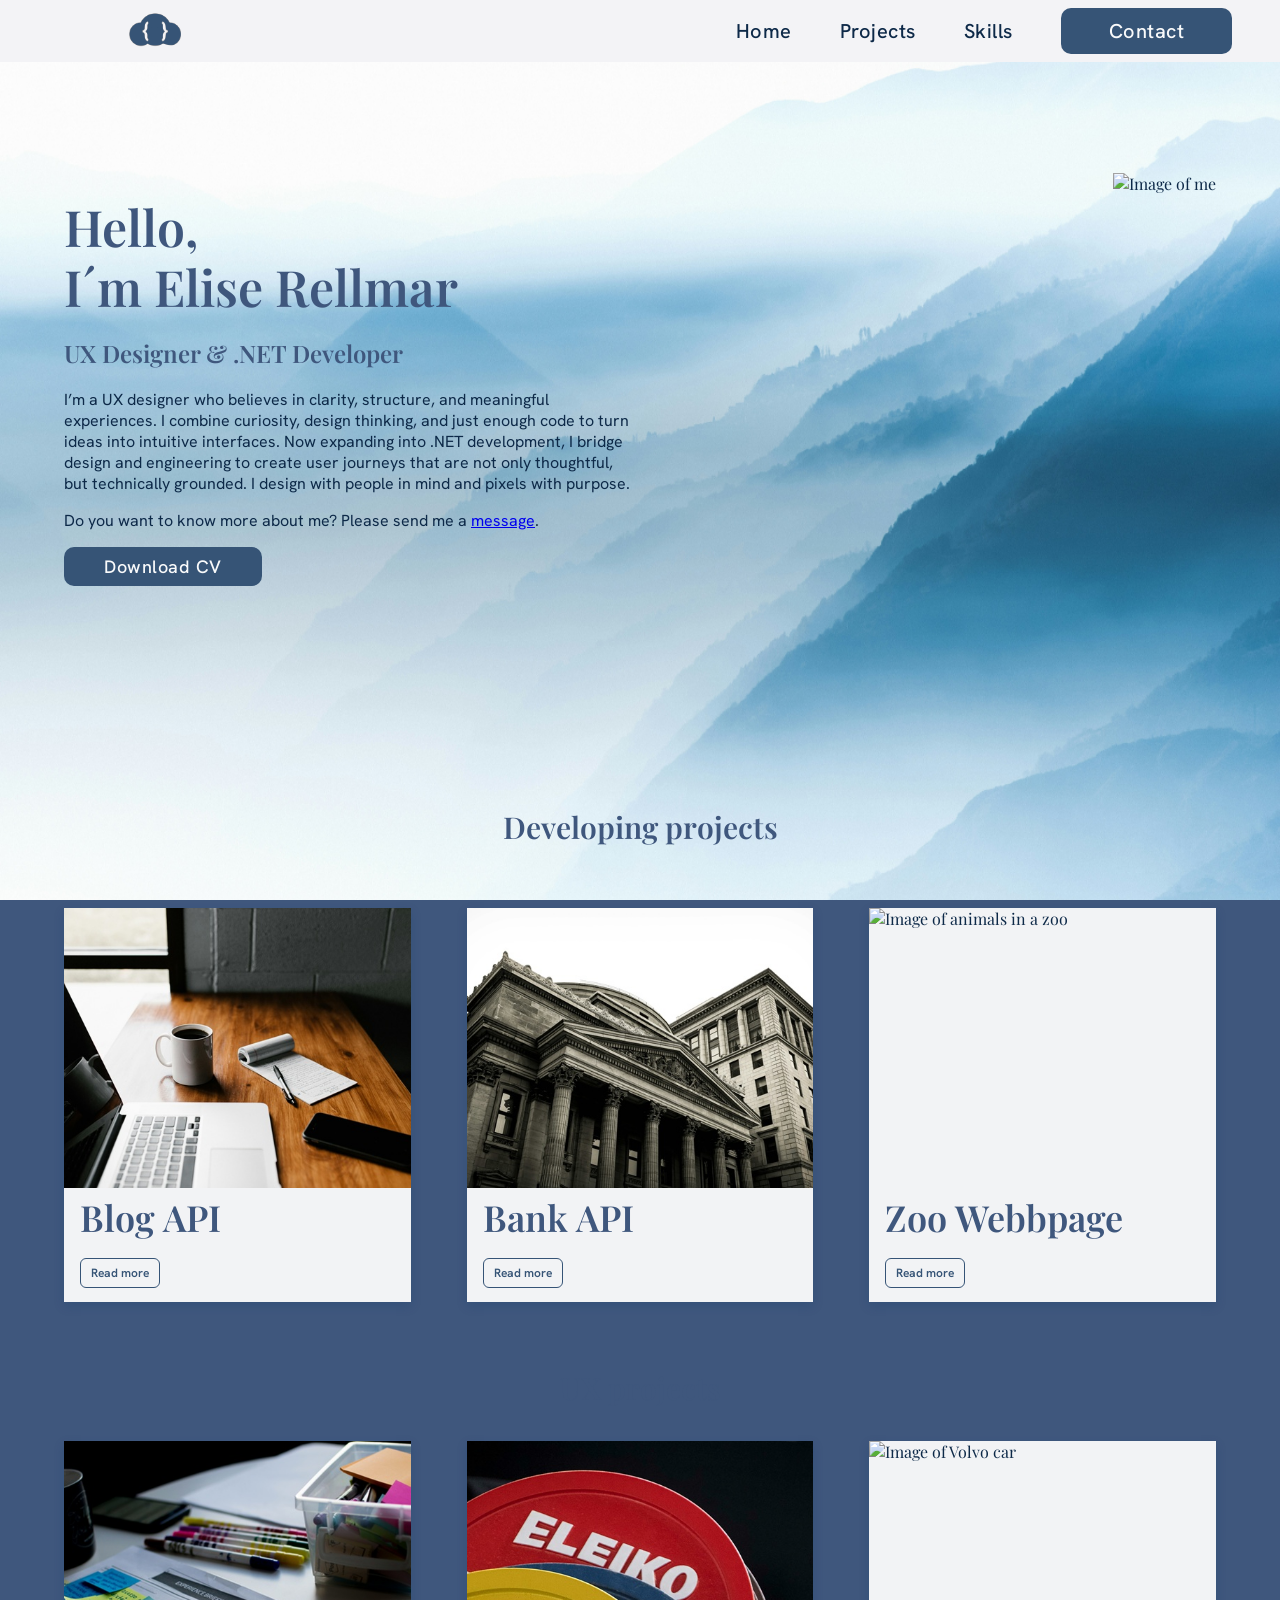
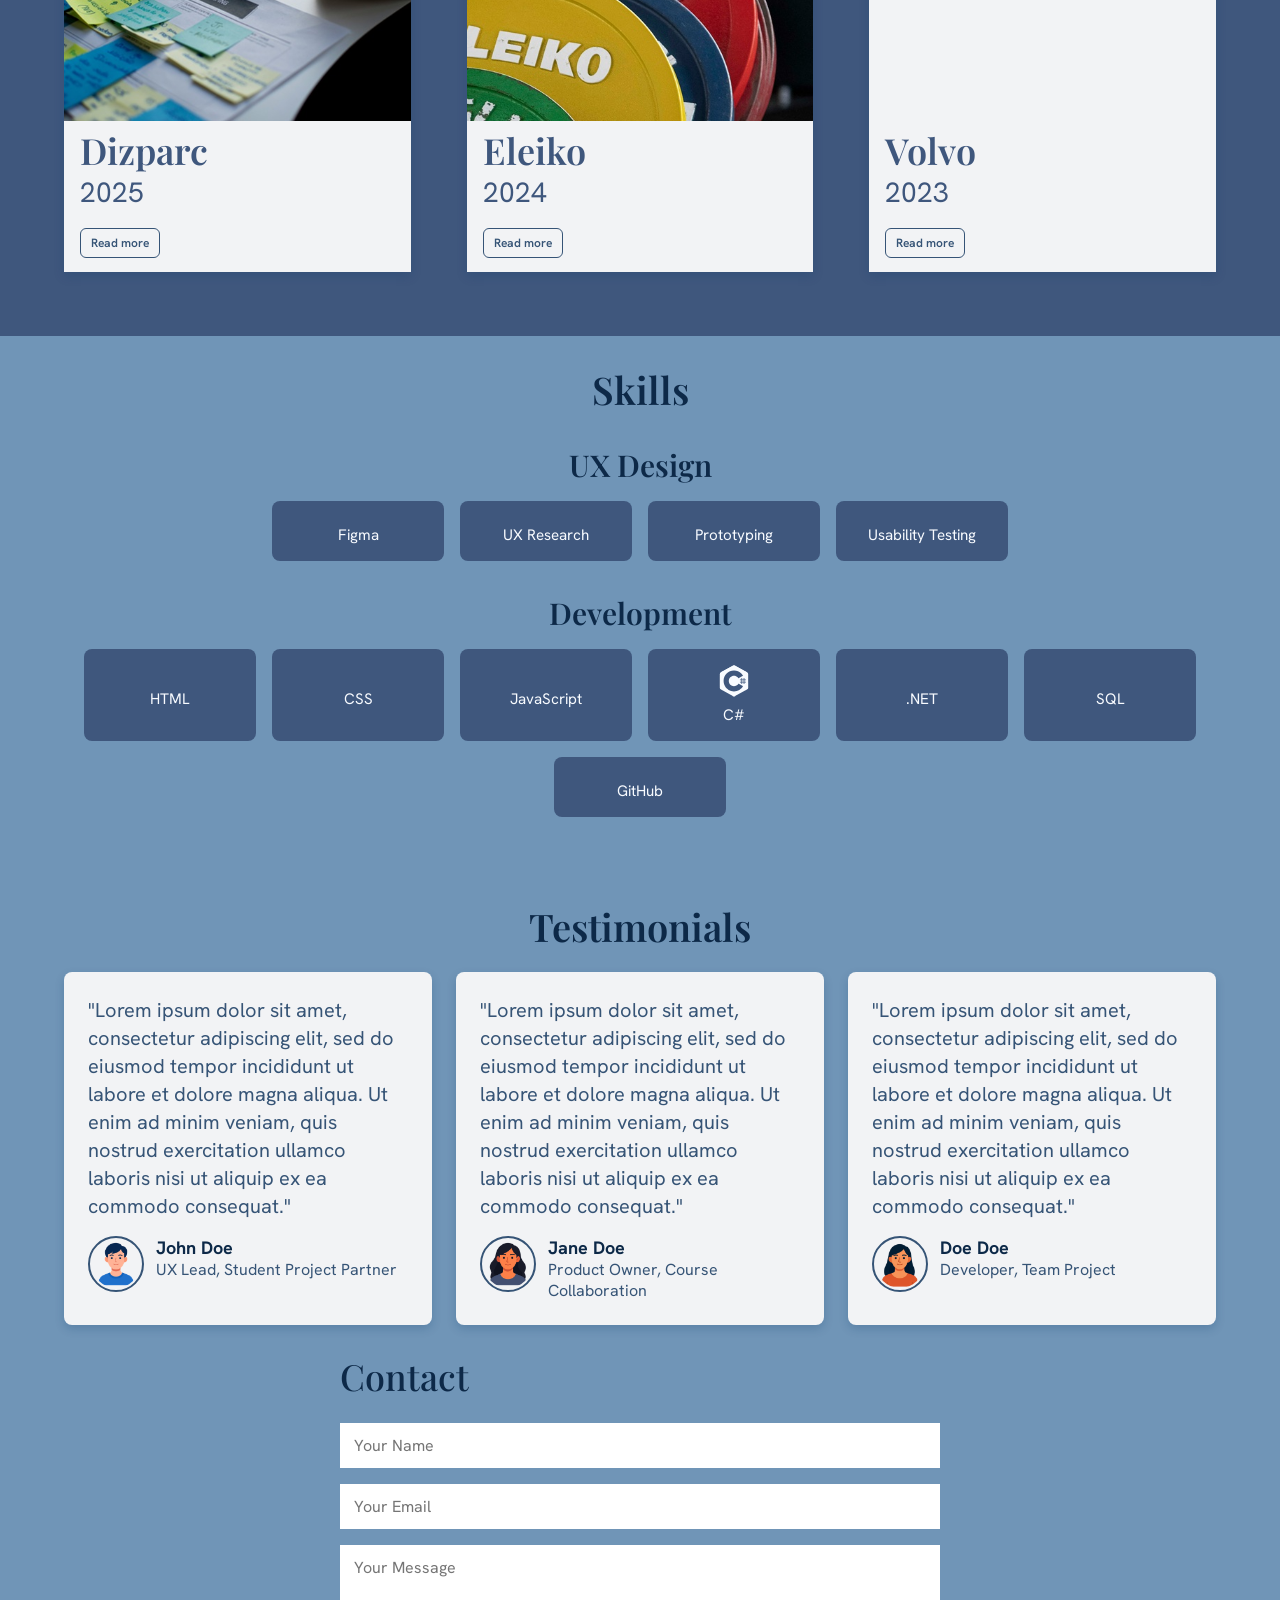
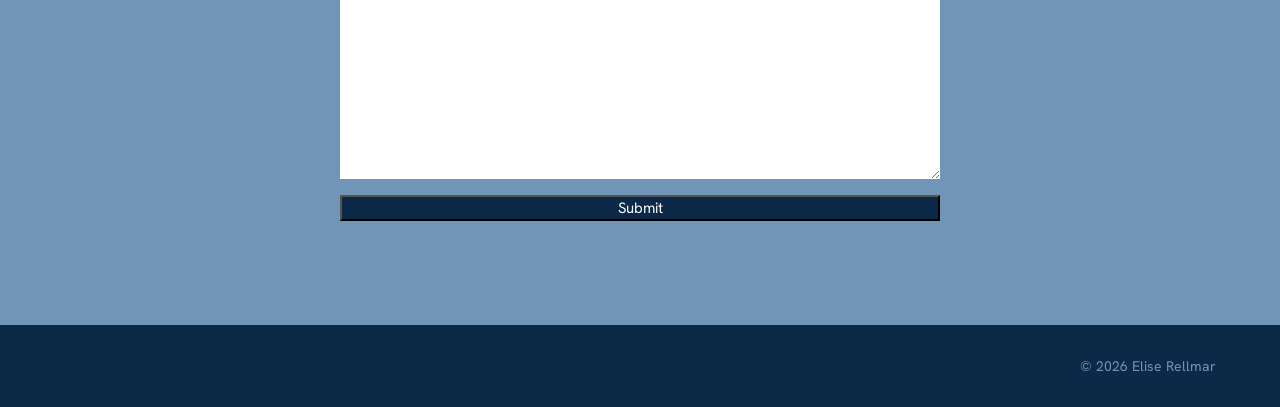
==== commit edc05d6a: "Changed line height for hero section" ====
--- a/Index.html
+++ b/Index.html
@@ -28,6 +28,7 @@
         <div class="Big-Hello-Text">
             <h1>Hello,</h1>
             <h1>I´m Elise Rellmar </h1>
+            <h2>UX Designer & .NET Developer</h2>
         </div>
         <p> I’m a UX designer who believes in clarity, structure, and meaningful experiences. I combine curiosity,
             design thinking, and just enough code to turn ideas into intuitive interfaces.
--- a/Styles.css
+++ b/Styles.css
@@ -13,9 +13,9 @@
     height: 130px;
     width: auto;
     position: absolute;
-    left: 48px;
+    left: 90px;
     top: 55%;
-    transform: translateY(-50%);
+    transform: translateY(-45%);
 }
 
 .nav-links {
@@ -57,18 +57,17 @@
 
 .Big-Hello-Text h1 {
     margin: 0;
-    line-height: 1.8;
+    line-height: 1.2;
     display: flex;
     flex-direction: column;
     align-items: flex-start;
     font-size: 50px;
 
-
 }
 
 .Hero {
     max-width: 1280px;
-    margin: 0 auto 48px;
+    margin: 15vh auto 48px;
     padding: 0 64px;
     box-sizing: border-box;
     text-decoration: none;
@@ -79,10 +78,10 @@
 
 .Elise-Image {
     position: absolute;
-    top: 0;
+    top: -24px;
     right: 64px;
     width: auto;
-    height: clamp(320px, 34vw, 430px);
+    height: clamp(360px, 38vw, 500px);
     margin: 0;
     display: block;
 }
@@ -105,6 +104,13 @@
     background-repeat: no-repeat;
     background-position: top center;
     background-size: 100% 900px;
+}
+
+#hero,
+#developer-projects,
+#skills,
+#contact-form {
+    scroll-margin-top: 60px;
 }
 
 .Contact {
@@ -669,6 +675,13 @@
 }
 
 @media (max-width: 960px) {
+    #hero,
+    #developer-projects,
+    #skills,
+    #contact-form {
+        scroll-margin-top: 88px;
+    }
+
     .navbar {
         padding: 12px 20px;
         display: flex;
@@ -713,6 +726,7 @@
     }
 
     .Hero {
+        margin: 4vh auto 48px;
         padding: 0 24px;
         min-height: auto;
         display: flex;
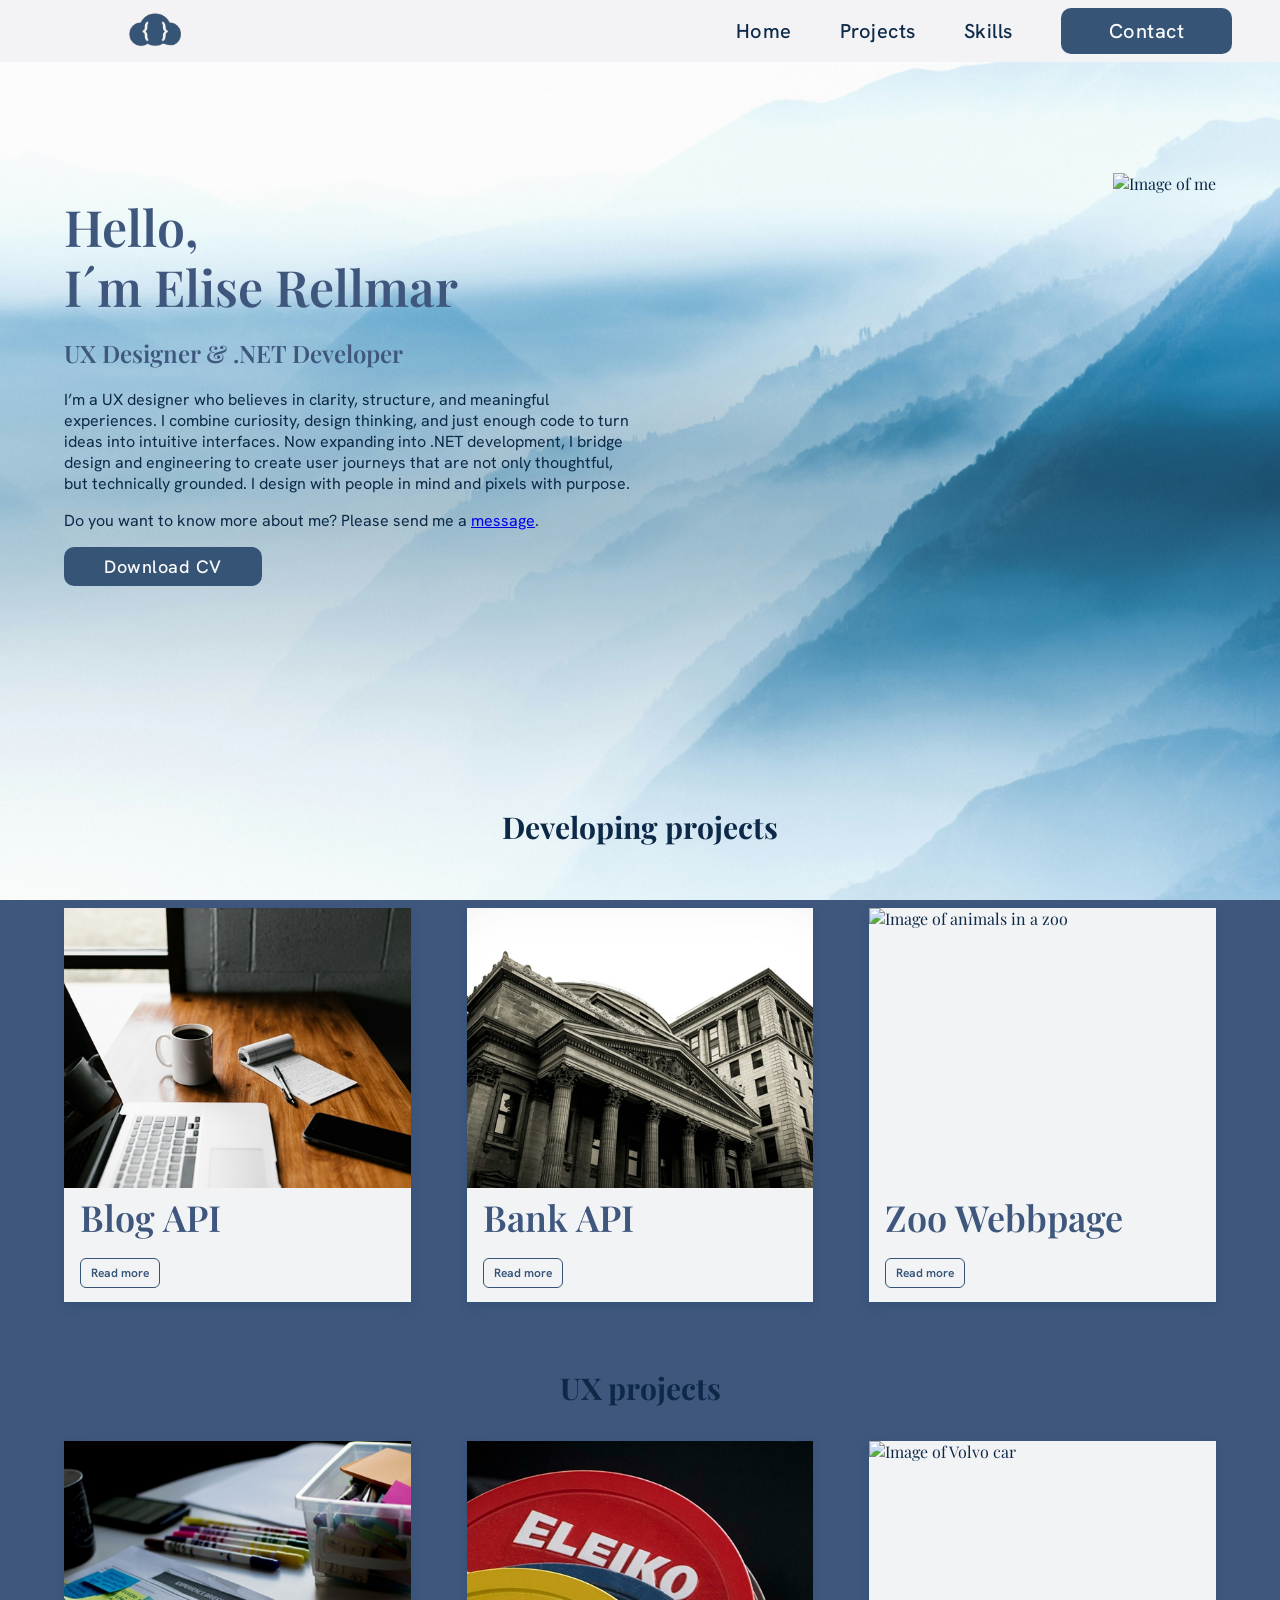
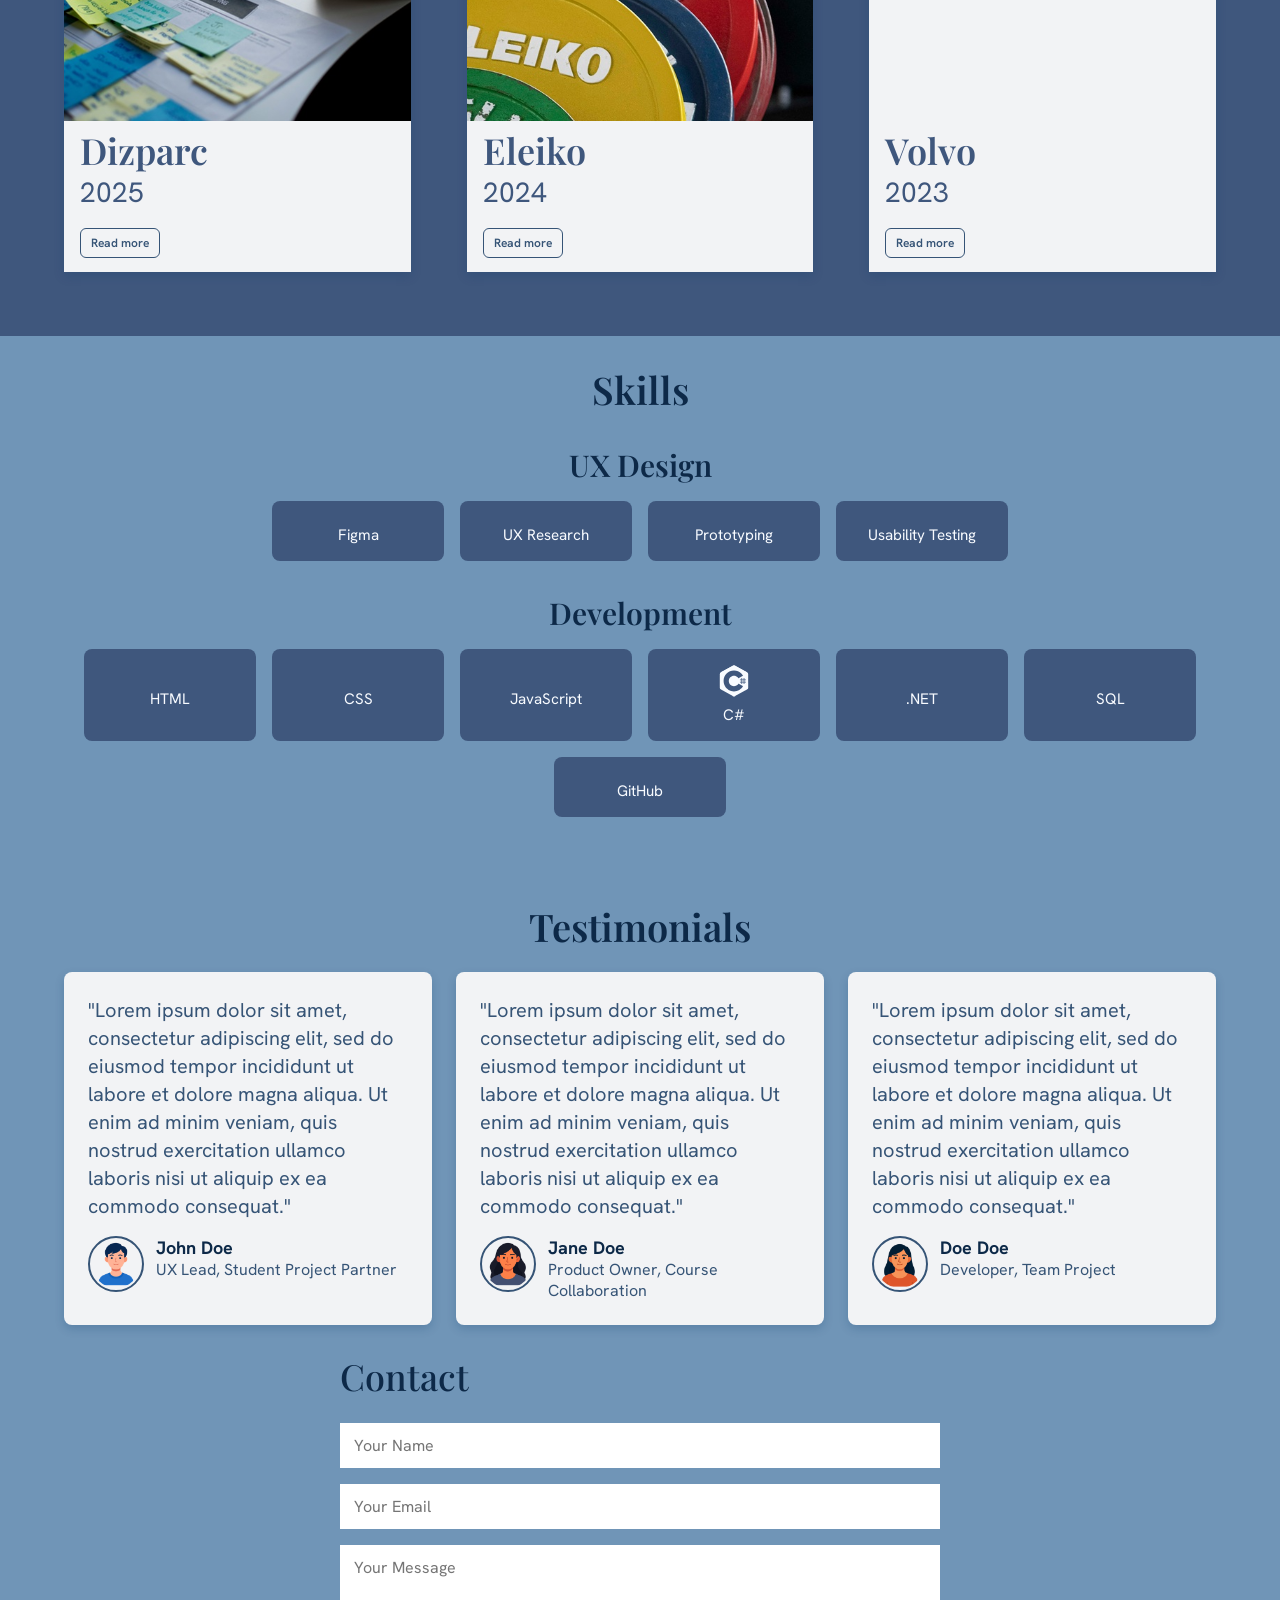
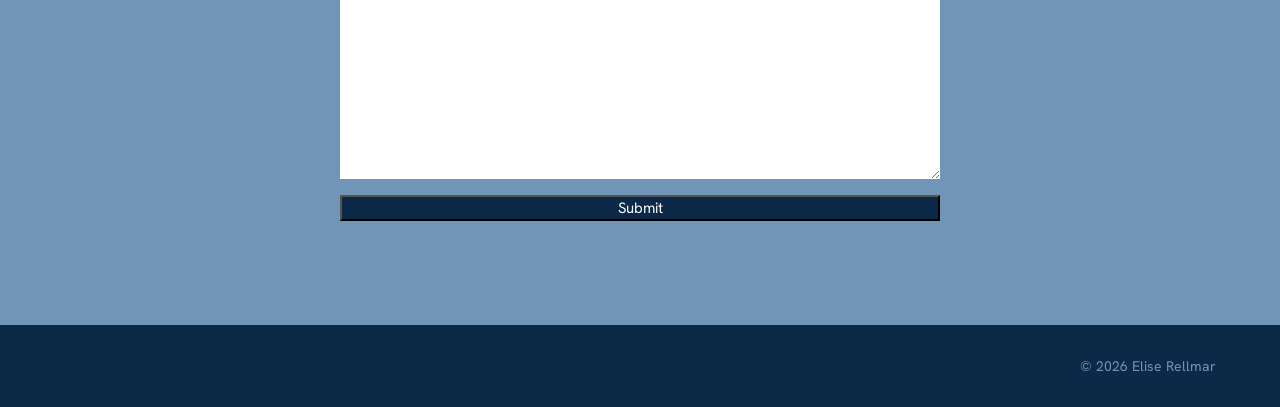
==== commit 2117d8d8: "Linked the bank api to github" ====
--- a/Index.html
+++ b/Index.html
@@ -4,6 +4,7 @@
 <head>
     <meta charset="UTF-8">
     <meta name="viewport" content="width=device-width, initial-scale=1.0">
+    <meta name="description" content="Portfolio of Elise Rellmar, UX designer and .NET developer showcasing projects, skills, and user-focused digital work.">
     <title>Elise Rellmar</title>
     <link rel="preconnect" href="https://fonts.googleapis.com">
     <link rel="preconnect" href="https://fonts.gstatic.com" crossorigin>
@@ -67,9 +68,9 @@
                 </li>
                 <li>
                     <article class="Bank-App project-card" role="button" tabindex="0"
-                        aria-label="Open project details for Bank-App" data-project-title="Bank-App"
+                        aria-label="Open project details for Bank-App" data-project-title="Bank API"
                         data-project-description="A banking project focused on core account logic, transactions and secure handling of user operations."
-                        data-project-github="https://github.com/EliseRrell/Bank-App">
+                        data-project-github="https://github.com/EliseRrell/BankAppApi.git">
                         <img src="Images/Bank.jpg" alt="Image of a bank">
                         <h4>Bank API</h4>
                         <span class="card-read-more" aria-hidden="true">Read more</span>
@@ -91,7 +92,7 @@
             <h3>UX projects</h3>
             <ul class="UX-projects-cards">
                 <li>
-                    <article class="Dizparc" role="button" tabindex="0"
+                    <article class="Dizparc project-card" role="button" tabindex="0"
                      aria-label="Open project details for Dizparc" data-project-title="Dizparc"
                      data-project-description="A project management tool designed to streamline workflows and provide task tracking for efficient project execution."
                       data-project-figma="https://www.figma.com/proto/cQQHrKC0asdkiizZtYLjov/Tendly-studios?node-id=36-2&t=sljWAvCNgI4YtiH6-1&scaling=min-zoom&content-scaling=fixed&page-id=0%3A1">
@@ -102,7 +103,7 @@
                     </article>
                 </li>
                 <li>
-                    <article class="Eleiko" role="button" tabindex="0"
+                    <article class="Eleiko project-card" role="button" tabindex="0"
                      aria-label="Open project details for Eleiko" data-project-title="Eleiko"
                      data-project-description="Service design concept for Eleiko, a global leader in strength training equipment, focused on creating a circular solution for second hand products through a digital platform connecting users, gyms and Eleiko for sustainable equipment lifecycle management.">
                         <img src="Images/Eleiko.jpg" alt="Eleiko weights">
@@ -112,7 +113,7 @@
                     </article>
                 </li>
                 <li>
-                    <article class="Volvo" role="button" tabindex="0"
+                    <article class="Volvo project-card" role="button" tabindex="0"
                      aria-label="Open project details for Volvo" data-project-title="Volvo"
                      data-project-description="A concept for a digital fleet platform for Volvo customers to sharing vehicles, with features for vehicle management, booking and usage tracking to optimize fleet utilization. The project enthezed on user research and jurney mapping."
                       data-project-figma="https://www.figma.com/proto/0HM8xSFq9PLTrP9bGhu7pt/L%C3%A5sApp?node-id=880-8477&starting-point-node-id=880%3A8477&t=EALSrk7ZWIsQUYd3-1">
@@ -239,7 +240,7 @@
         </section>
         <section class="Contact-Form" id="contact-form">
             <div class="Contact-Form-content">
-                <p> Contact</p>
+                <h2>Contact</h2>
                 <form id="contact-form-fields" action="https://formsubmit.co/elise.rellmar@gmail.com" method="POST" target="confirmationWindow" novalidate>
                     <input type="hidden" id="next-url" name="_next" value="">
                     <input type="text" id="name-of-contact" name="name" placeholder="Your Name" required
--- a/Styles.css
+++ b/Styles.css
@@ -88,7 +88,6 @@
 
 .Big-Hello-Text,
 .Hero p,
-.Contact,
 .CV-download,
 .Media-Buttons {
     max-width: 50%;
@@ -113,10 +112,6 @@
     scroll-margin-top: 60px;
 }
 
-.Contact {
-    margin-top: 20px;
-}
-
 .CV-download button {
     background-color: #365476;
     border: none;
@@ -177,6 +172,8 @@
     font-size: 30px;
     line-height: 1.5;
     margin: 0 0 10px;
+    color: #0D2948;
+    font-weight: 700;
 }
 
 .UX-projects {
@@ -374,14 +371,6 @@
     color: #3f577d;
 }
 
-.Developer-Projects-cards p {
-    margin: 0;
-    padding: 8px 16px 20px;
-    font-size: 28px;
-    line-height: 1.05;
-    color: #3f577d;
-    font-weight: 400;
-}
 .Skills {
     width: 100%;
     margin: 64px 0 0;
@@ -513,6 +502,7 @@
     margin: 0;
     font-size: 18px;
     font-weight: 700;
+    color: #0D2948;
 }
 
 .Testimonials .role {
@@ -523,10 +513,6 @@
 .Testimonials .text,
 .Testimonials .role {
     color: #365476;
-}
-
-.Testimonials .person {
-    color: #0D2948;
 }
 
 .testimonial-person {
@@ -572,7 +558,7 @@
     box-sizing: border-box;
 }
 
-.Contact-Form p {
+.Contact-Form h2 {
     font-size: 36px;
     line-height: 1.5;
     margin: 0 auto 20px;
@@ -625,6 +611,7 @@
     border-left: 4px solid rgb(176, 21, 21);
     padding:6px 10px;
     box-sizing: border-box;
+    font-family: 'Hanken Grotesk', sans-serif;
     font-size: 16px;
     font-weight:600;
     line-height:1.30;
@@ -818,7 +805,7 @@
         box-shadow: 0 6px 16px rgba(9, 55, 107, 0.22);
     }
 
-    .Contact-Form p {
+    .Contact-Form h2 {
         font-size: 30px;
         margin-bottom: 14px;
     }
@@ -861,14 +848,6 @@
     gap: 12px;
 }
 
-.footer-name {
-    margin: 0;
-    font-family: 'Playfair Display', serif;
-    font-size: 20px;
-    color: #f3f3f6;
-    font-weight: 500;
-}
-
 .footer-links {
     display: flex;
     gap: 20px;
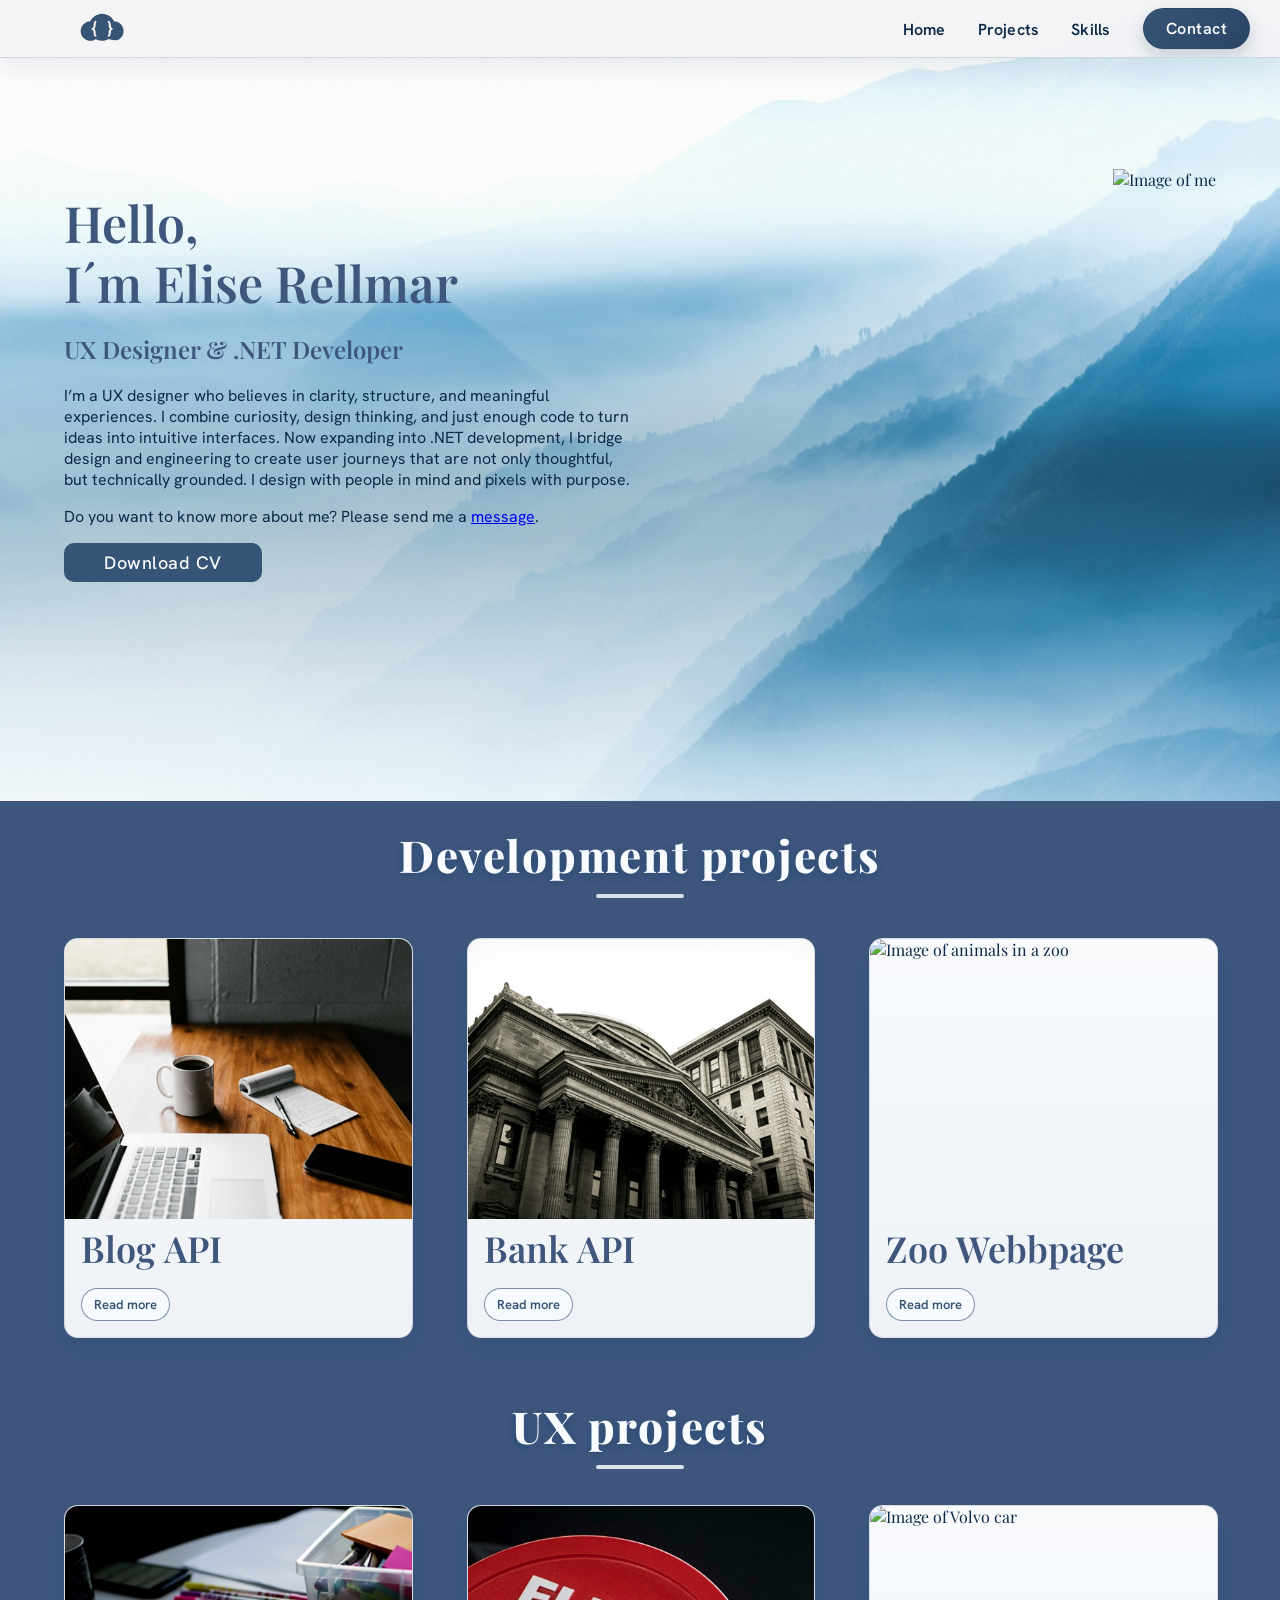
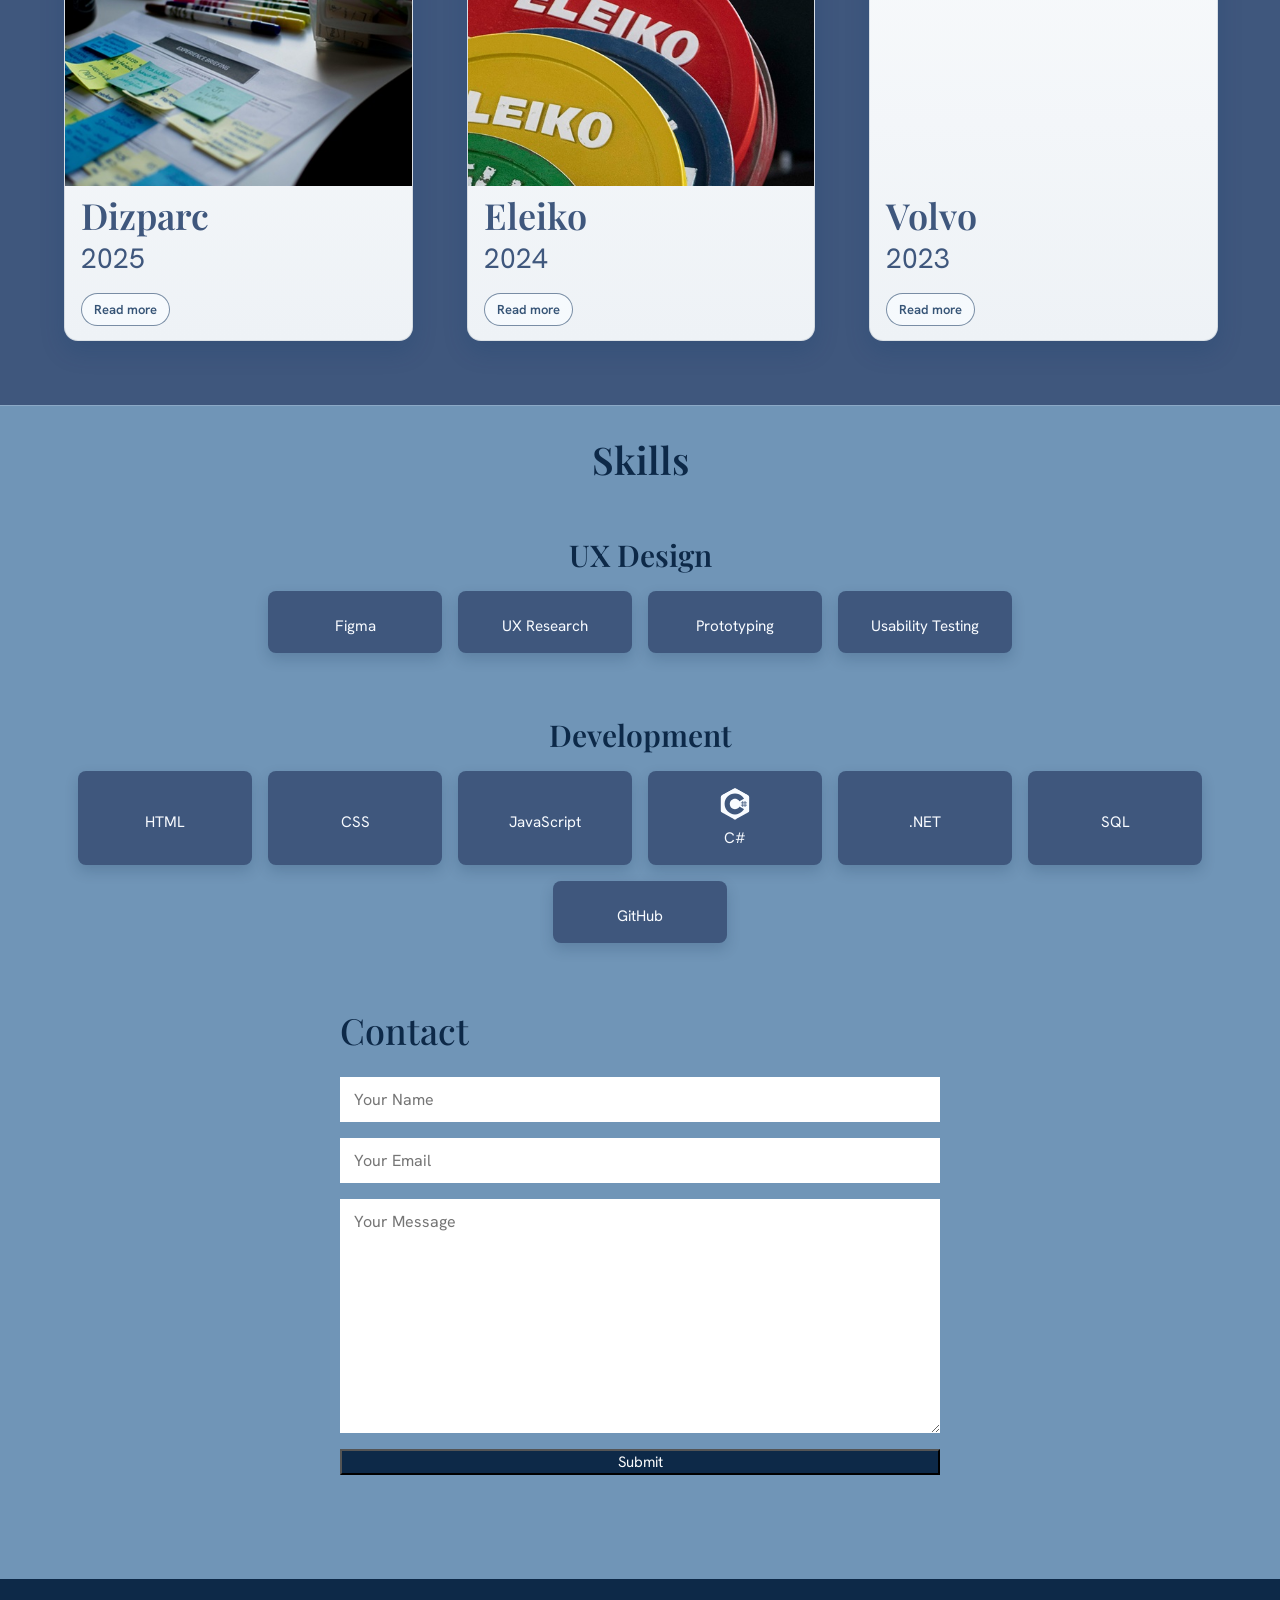
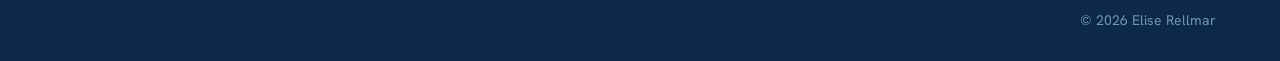
==== commit 8a45c59e: "Merged from develop" ====
--- a/Index.html
+++ b/Index.html
@@ -6,6 +6,7 @@
     <meta name="viewport" content="width=device-width, initial-scale=1.0">
     <meta name="description" content="Portfolio of Elise Rellmar, UX designer and .NET developer showcasing projects, skills, and user-focused digital work.">
     <title>Elise Rellmar</title>
+    <link rel="icon" type="image/png" href="Images/Elise.png">
     <link rel="preconnect" href="https://fonts.googleapis.com">
     <link rel="preconnect" href="https://fonts.gstatic.com" crossorigin>
     <link
@@ -54,7 +55,7 @@
     </section>
     <main class="main" id="main">
         <section class="Developer-Projects" id="developer-projects">
-            <h3> Developing projects</h3>
+            <h3> Development projects</h3>
             <ul class="Developer-Projects-cards">
                 <li>
                     <article class="Blog-API project-card" role="button" tabindex="0"
@@ -94,8 +95,7 @@
                 <li>
                     <article class="Dizparc project-card" role="button" tabindex="0"
                      aria-label="Open project details for Dizparc" data-project-title="Dizparc"
-                     data-project-description="A project management tool designed to streamline workflows and provide task tracking for efficient project execution."
-                      data-project-figma="https://www.figma.com/proto/cQQHrKC0asdkiizZtYLjov/Tendly-studios?node-id=36-2&t=sljWAvCNgI4YtiH6-1&scaling=min-zoom&content-scaling=fixed&page-id=0%3A1">
+                                         data-project-description="A project management tool designed to streamline workflows and provide task tracking for efficient project execution.">
                         <img src="Images/Dizparc-Picture.jpg" alt="Project managment photo">
                         <h4>Dizparc</h4>
                         <p>2025 </p>
@@ -186,7 +186,7 @@
                 </div>
             </div>
         </div>
-        <section class="Testimonials" id="testimonials" aria-label="Testimonials">
+        <section class="Testimonials is-hidden" id="testimonials" aria-label="Testimonials">
             <div class="Testimonials-content">
                 <h2>Testimonials</h2>
                 <ul class="Testimonials-cards">
--- a/Styles.css
+++ b/Styles.css
@@ -3,10 +3,14 @@
     top: 0;
     z-index: 1000;
     width: 100%;
-    background-color: #f3f3f6;
-    padding: 8px 48px;
+    background-color: rgba(243, 243, 246, 0.9);
+    padding: 10px 52px;
     box-sizing: border-box;
     overflow: hidden;
+    border-bottom: 1px solid rgba(13, 41, 72, 0.14);
+    box-shadow: 0 10px 24px rgba(13, 41, 72, 0.08);
+    backdrop-filter: blur(10px);
+    -webkit-backdrop-filter: blur(10px);
 }
 
 #Rellmar-Logo {
@@ -27,7 +31,7 @@
 
 .nav-links li {
     display: inline-block;
-    margin-left: 44px;
+    margin-left: 36px;
     vertical-align: middle;
 }
 
@@ -35,24 +39,84 @@
     text-decoration: none;
     color: #0D2948;
     font-family: 'Hanken Grotesk', sans-serif;
-    font-size: 20px;
-    font-weight: 500;
-    letter-spacing: 0.5px;
+    font-size: 19px;
+    font-weight: 600;
+    letter-spacing: 0.35px;
+    position: relative;
+    padding: 8px 0;
+    transition: color 0.22s ease, opacity 0.22s ease;
+}
+
+.nav-links a::after {
+    content: "";
+    position: absolute;
+    left: 0;
+    bottom: -2px;
+    width: 100%;
+    height: 2px;
+    border-radius: 999px;
+    background-color: rgba(54, 84, 118, 0.75);
+    transform: scaleX(0);
+    transform-origin: center;
+    transition: transform 0.22s ease;
+}
+
+.nav-links a:hover,
+.nav-links a:focus-visible {
+    color: #27486a;
+}
+
+.nav-links a:hover::after,
+.nav-links a:focus-visible::after {
+    transform: scaleX(1);
 }
 
 .nav-links .contact-link {
     color: #F9FAFB;
-    background-color: #365476;
-    padding: 10px 48px;
-    border-radius: 10px;
+    background: linear-gradient(135deg, #365476 0%, #2c4665 100%);
+    border: 1px solid rgba(13, 41, 72, 0.2);
+    padding: 10px 30px;
+    border-radius: 999px;
     letter-spacing: 0.5px;
     display: inline-block;
-    transition: background-color 0.2s ease, box-shadow 0.2s ease;
-}
-
-.nav-links .contact-link:hover {
-    background-color: #2d4968;
-    box-shadow: 0 0 0 3px rgba(13, 41, 72, 0.15);
+    box-shadow: 0 8px 18px rgba(13, 41, 72, 0.18);
+    transition: background-color 0.22s ease, box-shadow 0.22s ease, transform 0.22s ease;
+}
+
+.nav-links .contact-link::after {
+    display: none;
+}
+
+.nav-links .contact-link:hover,
+.nav-links .contact-link:focus-visible {
+    background: linear-gradient(135deg, #3f5f84 0%, #304c6d 100%);
+    box-shadow: 0 12px 24px rgba(13, 41, 72, 0.24);
+    transform: translateY(-1px);
+    color: #F9FAFB;
+}
+
+@media (max-width: 1366px) and (min-width: 1025px) {
+    .navbar {
+        padding: 8px 30px;
+    }
+
+    #Rellmar-Logo {
+        height: 108px;
+        left: 48px;
+    }
+
+    .nav-links li {
+        margin-left: 28px;
+    }
+
+    .nav-links a {
+        font-size: 16px;
+        letter-spacing: 0.2px;
+    }
+
+    .nav-links .contact-link {
+        padding: 9px 22px;
+    }
 }
 
 .Big-Hello-Text h1 {
@@ -167,13 +231,34 @@
     font-family: 'Hanken Grotesk', sans-serif;
 }
 
+.is-hidden {
+    display: none !important;
+}
+
 .Developer-Projects h3,
 .UX-projects h3 {
-    font-size: 30px;
-    line-height: 1.5;
-    margin: 0 0 10px;
-    color: #0D2948;
-    font-weight: 700;
+    font-size: clamp(34px, 4vw, 44px);
+    line-height: 1.2;
+    margin: 0 0 16px;
+    color: #F8FBFF;
+    font-weight: 800;
+    letter-spacing: 0.04em;
+    text-shadow: 0 3px 10px rgba(9, 55, 107, 0.45);
+    position: relative;
+    padding-bottom: 12px;
+    width: 100%;
+    text-align: center;
+}
+
+.Developer-Projects h3::after,
+.UX-projects h3::after {
+    content: "";
+    display: block;
+    width: 88px;
+    height: 4px;
+    margin: 12px auto 0;
+    border-radius: 999px;
+    background-color: rgba(248, 251, 255, 0.85);
 }
 
 .UX-projects {
@@ -188,7 +273,7 @@
 
 .UX-projects-cards {
     list-style: none;
-    margin: 20px auto 0;
+    margin: 8px auto 0;
     padding: 0;
     display: grid;
     width: 100%;
@@ -203,11 +288,47 @@
 
 .UX-projects-cards article {
     width: 100%;
-    background-color: #f2f3f5;
-    border-radius: 0;
+    background: linear-gradient(180deg, #f8fafc 0%, #eef2f6 100%);
+    border-radius: 14px;
+    border: 1px solid rgba(13, 41, 72, 0.12);
     overflow: hidden;
-    box-shadow: 0 4px 10px rgba(9, 55, 107, 0.2);
+    box-shadow: 0 10px 24px rgba(9, 55, 107, 0.18);
     cursor: pointer;
+    position: relative;
+    transition: transform 0.28s ease, box-shadow 0.28s ease, border-color 0.28s ease;
+}
+
+.UX-projects-cards article::after,
+.Developer-Projects-cards article::after {
+    content: "";
+    position: absolute;
+    inset: 0;
+    background: linear-gradient(160deg, rgba(255, 255, 255, 0.26) 0%, rgba(255, 255, 255, 0) 38%);
+    opacity: 0;
+    transition: opacity 0.28s ease;
+    pointer-events: none;
+}
+
+.UX-projects-cards article:hover,
+.Developer-Projects-cards article:hover,
+.UX-projects-cards article:focus-visible,
+.Developer-Projects-cards article:focus-visible {
+    transform: translateY(-7px);
+    box-shadow: 0 18px 34px rgba(9, 55, 107, 0.28);
+    border-color: rgba(54, 84, 118, 0.36);
+}
+
+.UX-projects-cards article:hover::after,
+.Developer-Projects-cards article:hover::after,
+.UX-projects-cards article:focus-visible::after,
+.Developer-Projects-cards article:focus-visible::after {
+    opacity: 1;
+}
+
+.UX-projects-cards article:focus-visible,
+.Developer-Projects-cards article:focus-visible {
+    outline: 3px solid rgba(248, 251, 255, 0.9);
+    outline-offset: 2px;
 }
 
 .UX-projects-cards img {
@@ -215,6 +336,15 @@
     width: 100%;
     height: 280px;
     object-fit: cover;
+    transition: transform 0.45s ease, filter 0.45s ease;
+}
+
+.UX-projects-cards article:hover img,
+.Developer-Projects-cards article:hover img,
+.UX-projects-cards article:focus-visible img,
+.Developer-Projects-cards article:focus-visible img {
+    transform: scale(1.04);
+    filter: saturate(1.06) contrast(1.03);
 }
 
 .UX-projects-cards h4 {
@@ -239,29 +369,45 @@
     display: block;
     width: fit-content;
     margin: 0 auto 14px 16px;
-    padding: 6px 10px;
-    border: 1px solid #365476;
-    border-radius: 6px;
+    padding: 7px 12px;
+    border: 1px solid rgba(54, 84, 118, 0.65);
+    border-radius: 999px;
     font-family: 'Hanken Grotesk', sans-serif;
-    font-size: 12px;
+    font-size: 13px;
     font-weight: 600;
     color: #365476;
-    background-color: #f2f3f5;
+    background-color: rgba(248, 251, 255, 0.78);
+    transition: background-color 0.25s ease, color 0.25s ease, border-color 0.25s ease;
+}
+
+.project-card:hover .card-read-more,
+.project-card:focus-visible .card-read-more {
+    background-color: #365476;
+    border-color: #365476;
+    color: #f8fbff;
 }
 
 .Developer-Projects {
     max-width: 1280px;
     margin: 0 auto;
-    padding: 0 64px;
+    padding: 28px 64px 0;
     box-sizing: border-box;
     display: flex;
     flex-direction: column;
     align-items: center;
+    background-color: #3f577d;
+}
+
+@media (min-width: 1500px) {
+    .Developer-Projects {
+        margin: clamp(52px, 6vh, 88px) auto 0;
+        background-color: transparent;
+    }
 }
 
 .Developer-Projects-cards {
     list-style: none;
-    margin: 48px auto 0;
+    margin: 12px auto 0;
     padding: 0;
     display: grid;
     width: 100%;
@@ -276,14 +422,17 @@
 
 .Developer-Projects-cards article {
     width: 100%;
-    background-color: #f2f3f5;
-    border-radius: 0;
+    background: linear-gradient(180deg, #f8fafc 0%, #eef2f6 100%);
+    border-radius: 14px;
+    border: 1px solid rgba(13, 41, 72, 0.12);
     overflow: hidden;
-    box-shadow: 0 4px 10px rgba(9, 55, 107, 0.2);
+    box-shadow: 0 10px 24px rgba(9, 55, 107, 0.18);
     display: flex;
     flex-direction: column;
     height: 100%;
     cursor: pointer;
+    position: relative;
+    transition: transform 0.28s ease, box-shadow 0.28s ease, border-color 0.28s ease;
 }
 
 body.card-open{
@@ -360,6 +509,7 @@
     width: 100%;
     height: 280px;
     object-fit: cover;
+    transition: transform 0.45s ease, filter 0.45s ease;
 }
 
 .Developer-Projects-cards h4 {
@@ -375,6 +525,7 @@
     width: 100%;
     margin: 64px 0 0;
     background-color: #7095B7;
+    border-top: 1px solid rgba(248, 251, 255, 0.2);
 }
 
 .Skills-content {
@@ -382,6 +533,9 @@
     margin: 0 auto;
     padding: 28px 64px;
     box-sizing: border-box;
+    display: flex;
+    flex-direction: column;
+    align-items: center;
 }
 
 .Skills h2 {
@@ -400,6 +554,7 @@
 
 .skill-category {
     margin-bottom: 2rem;
+    width: 100%;
 }
 
 .skill-category h3 {
@@ -418,6 +573,7 @@
     list-style: none;
     padding: 0;
     margin: 0;
+    width: 100%;
 }
 
 .skill-item {
@@ -431,6 +587,21 @@
     border-radius: 8px;
     font-size: 0.95rem;
     color: #F8FBFF;
+    border: 1px solid transparent;
+    box-shadow: 0 6px 14px rgba(13, 41, 72, 0.18);
+    transition: transform 0.28s ease, box-shadow 0.28s ease, background-color 0.28s ease, border-color 0.28s ease;
+}
+
+.skill-item:hover {
+    transform: translateY(-6px);
+    background-color: #46618b;
+    border-color: rgba(248, 251, 255, 0.45);
+    box-shadow: 0 12px 22px rgba(13, 41, 72, 0.35);
+}
+
+.skill-item:hover i,
+.skill-item:hover img {
+    transform: scale(1.08);
 }
 
 
@@ -438,6 +609,7 @@
     font-size: 2rem;
     margin-bottom: 0.5rem;
     color: #F8FBFF;
+    transition: transform 0.28s ease;
 }
 
 .skill-item img {
@@ -446,11 +618,62 @@
     display: block;
     margin-bottom: 0.5rem;
     object-fit: contain;
+    transition: transform 0.28s ease;
 }
 
 .skill-item span {
     text-align: center;
     font-family: 'Hanken Grotesk', sans-serif;
+}
+
+@media (max-width: 1024px) {
+    .Skills-content {
+        padding: 24px 24px;
+    }
+
+    .skill-list {
+        display: flex;
+        flex-wrap: wrap;
+        justify-content: center;
+        gap: 14px;
+    }
+
+    .skill-item {
+        flex: 1 1 150px;
+        max-width: 170px;
+        width: 100%;
+        min-height: 108px;
+        padding: 0.9rem;
+    }
+}
+
+@media (max-width: 700px) {
+    .Skills-content {
+        padding: 22px 16px;
+    }
+
+    .skill-list {
+        display: flex;
+        flex-wrap: wrap;
+        justify-content: center;
+        gap: 12px;
+    }
+
+    .skill-item {
+        flex: 1 1 120px;
+        max-width: 160px;
+        width: 100%;
+        min-height: 96px;
+        padding: 0.8rem;
+    }
+
+    .skill-item i,
+    .skill-item img {
+        font-size: 1.7rem;
+        width: 1.7rem;
+        height: 1.7rem;
+        margin-bottom: 0.4rem;
+    }
 }
 
 .Testimonials {
@@ -670,12 +893,17 @@
     }
 
     .navbar {
-        padding: 12px 20px;
+        padding: 10px 14px;
         display: flex;
         flex-direction: column;
-        align-items: flex-start;
-        gap: 10px;
+        align-items: stretch;
+        gap: 8px;
         overflow: visible;
+        background-color: rgba(243, 243, 246, 0.96);
+        border-bottom: 1px solid rgba(13, 41, 72, 0.12);
+        box-shadow: 0 6px 16px rgba(13, 41, 72, 0.12);
+        backdrop-filter: blur(8px);
+        -webkit-backdrop-filter: blur(8px);
     }
     #Rellmar-Logo {
         display: none;
@@ -686,8 +914,8 @@
         width: 100%;
         display: flex;
         flex-wrap: wrap;
-        gap: 8px 10px;
-        justify-content: flex-start;
+        gap: 8px;
+        justify-content: center;
     }
 
     .nav-links li {
@@ -696,16 +924,40 @@
     }
 
     .nav-links a {
-        font-size: 14px;
+        font-size: 15px;
+        font-weight: 600;
         letter-spacing: 0.2px;
+        padding: 8px 12px;
+        border-radius: 999px;
+        border: 1px solid rgba(54, 84, 118, 0.2);
+        background-color: rgba(255, 255, 255, 0.62);
+    }
+
+    .nav-links a::after {
+        display: none;
+    }
+
+    .nav-links a:hover,
+    .nav-links a:focus-visible {
+        color: #0D2948;
+        background-color: rgba(255, 255, 255, 0.9);
     }
 
     .nav-links .contact-link {
-        color: #0D2948;
-        background-color: transparent;
-        padding: 0;
-        border-radius: 0;
-        box-shadow: none;
+        color: #F9FAFB;
+        background: linear-gradient(135deg, #365476 0%, #2c4665 100%);
+        border: 1px solid rgba(13, 41, 72, 0.22);
+        padding: 8px 16px;
+        border-radius: 999px;
+        box-shadow: 0 6px 14px rgba(13, 41, 72, 0.18);
+        transform: none;
+    }
+
+    .nav-links .contact-link:hover,
+    .nav-links .contact-link:focus-visible {
+        color: #F9FAFB;
+        background: linear-gradient(135deg, #3f5f84 0%, #304c6d 100%);
+        box-shadow: 0 10px 18px rgba(13, 41, 72, 0.22);
     }
      body {
         background-size: cover;
@@ -754,9 +1006,14 @@
         order: 10;
     }
 
-    .Developer-Projects,
+    .Developer-Projects {
+        margin: 0 auto;
+        padding: 20px 24px 28px;
+    }
+
     .UX-projects {
-        padding: 0 24px;
+        margin-top: 0;
+        padding: 28px 24px 0;
     }
 .Developer-Projects-cards,
     .UX-projects-cards,
@@ -925,4 +1182,75 @@
 .weather-icon {
     width: 28px;
     height: 28px;
+}
+
+@media (max-width: 1024px) {
+    .navbar {
+        position: fixed;
+        top: auto;
+        bottom: 0;
+        left: 0;
+        right: 0;
+        width: 100%;
+        padding: 10px 12px calc(10px + env(safe-area-inset-bottom));
+        background-color: rgba(243, 243, 246, 0.96);
+        border-top: 1px solid rgba(13, 41, 72, 0.15);
+        border-bottom: none;
+        border-radius: 16px 16px 0 0;
+        box-shadow: 0 -10px 24px rgba(13, 41, 72, 0.16);
+        overflow: visible;
+    }
+
+    #Rellmar-Logo {
+        display: none;
+    }
+
+    .nav-links {
+        float: none;
+        margin: 0;
+        width: 100%;
+        display: flex;
+        flex-wrap: nowrap;
+        justify-content: space-between;
+        gap: 8px;
+    }
+
+    .nav-links li {
+        display: block;
+        margin-left: 0;
+        flex: 1 1 0;
+    }
+
+    .nav-links a {
+        display: flex;
+        align-items: center;
+        justify-content: center;
+        font-size: 14px;
+        font-weight: 600;
+        padding: 10px 8px;
+        border-radius: 12px;
+        border: 1px solid rgba(54, 84, 118, 0.2);
+        background-color: rgba(255, 255, 255, 0.72);
+    }
+
+    .nav-links a::after {
+        display: none;
+    }
+
+    .nav-links .contact-link {
+        padding: 10px 8px;
+        border-radius: 12px;
+        box-shadow: none;
+    }
+
+    .footer {
+        padding-bottom: calc(84px + env(safe-area-inset-bottom));
+    }
+}
+
+@media (max-width: 420px) {
+    .nav-links a {
+        font-size: 13px;
+        padding: 9px 6px;
+    }
 }
